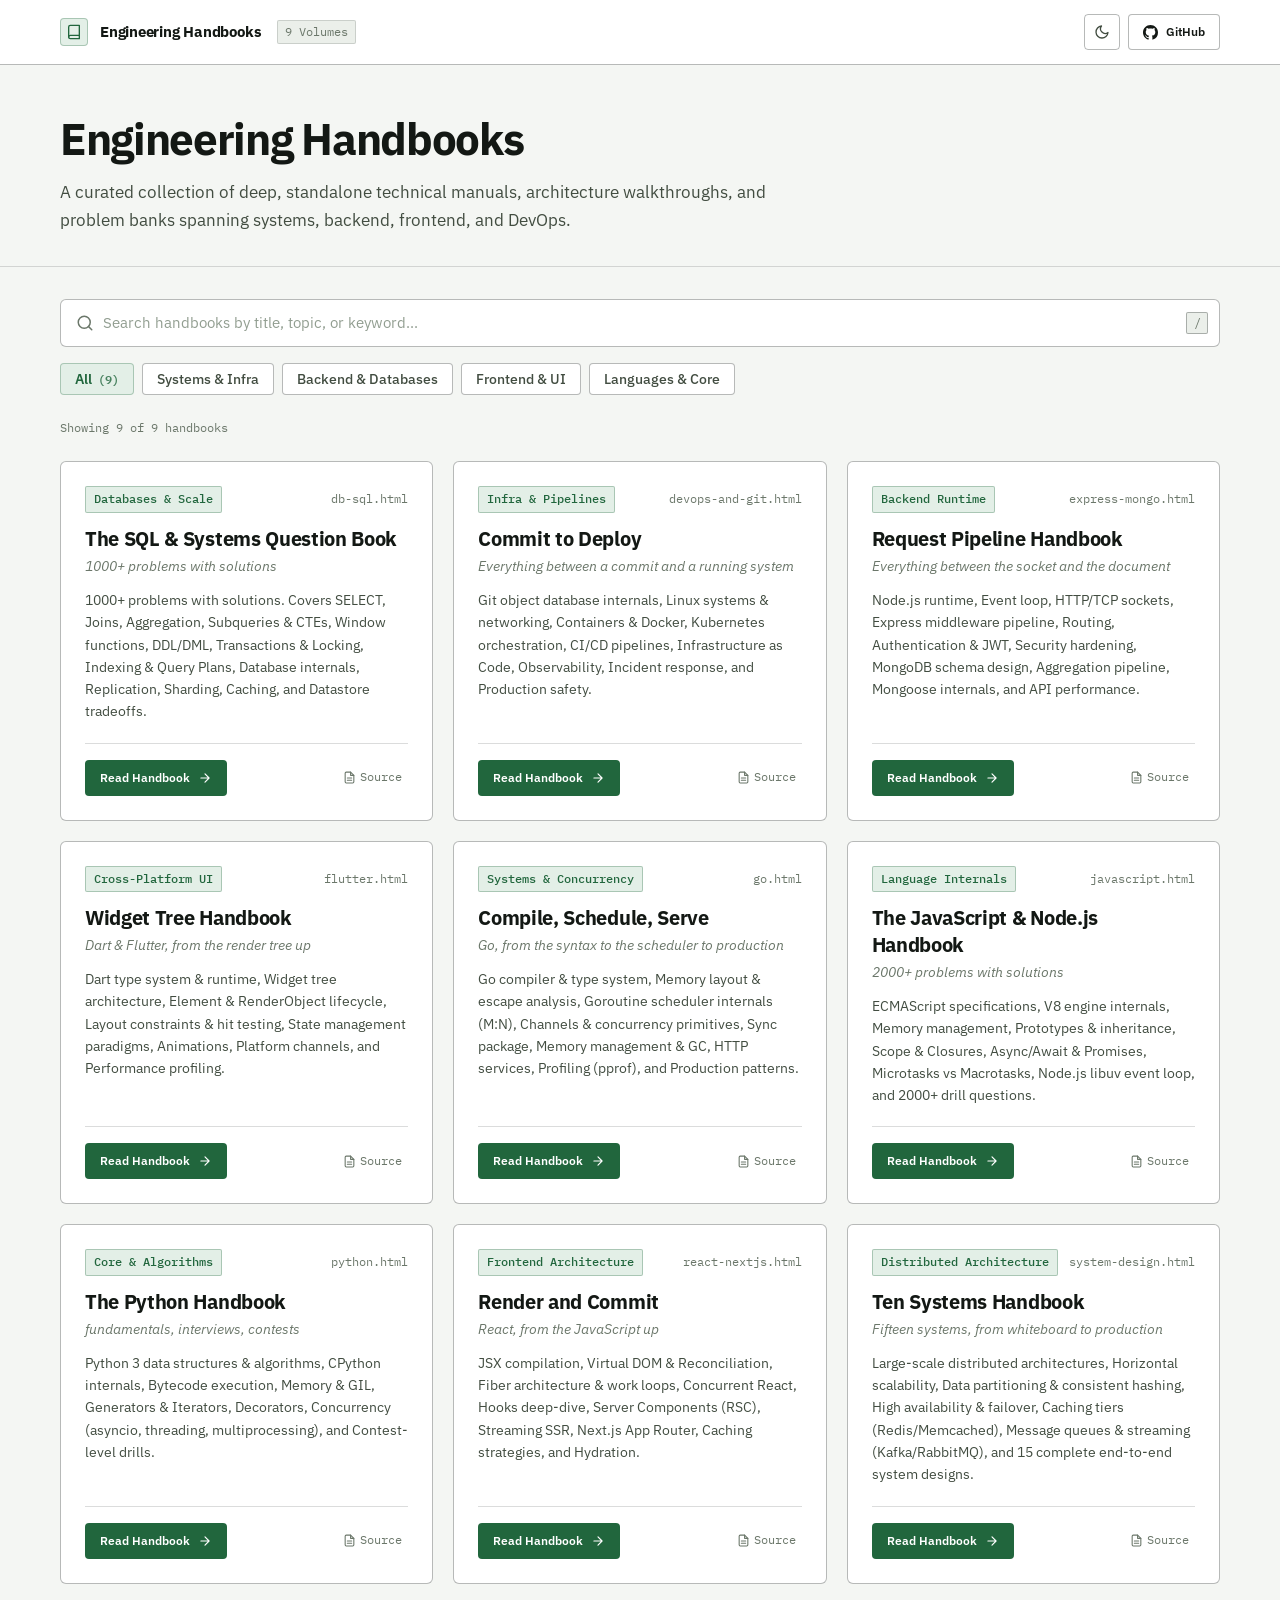
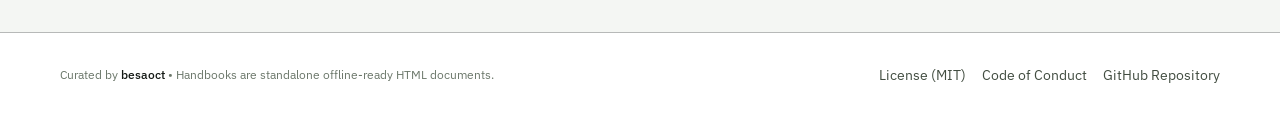
==== index.html @ d0a4eeb2 "fix(ui): match button heights, remove hero meta tag, set 0.3 opacity borders, and remove input focus" ====
<!DOCTYPE html>
<html lang="en">
<head>
  <meta charset="UTF-8" />
  <meta name="viewport" content="width=device-width, initial-scale=1.0" />
  <title>Engineering Handbooks: Production Reference &amp; Question Banks</title>
  <meta name="description" content="In-depth, interactive engineering handbooks covering Go, Python, JavaScript, React/Next.js, Flutter, DevOps, SQL, Express/MongoDB, and System Design." />
  <link rel="preconnect" href="https://fonts.googleapis.com" />
  <link rel="preconnect" href="https://fonts.gstatic.com" crossorigin />
  <link rel="stylesheet" href="styles/main.css" />
</head>
<body>
  <!-- Global Navigation Header -->
  <header class="site-header">
    <div class="container site-header-inner">
      <a href="https://besaoct.github.io/handbooks/" class="brand" aria-label="Engineering Handbooks Home">
        <div class="brand-icon" aria-hidden="true">
          <svg width="16" height="16" viewBox="0 0 24 24" fill="none" stroke="currentColor" stroke-width="2" stroke-linecap="round" stroke-linejoin="round"><path d="M4 19.5A2.5 2.5 0 0 1 6.5 17H20"/><path d="M6.5 2H20v20H6.5A2.5 2.5 0 0 1 4 19.5v-15A2.5 2.5 0 0 1 6.5 2z"/></svg>
        </div>
        <span class="brand-title">Engineering Handbooks</span>
        <span class="brand-tag">9 Volumes</span>
      </a>

      <div class="header-actions">
        <button id="themeToggle" class="theme-toggle-btn" aria-label="Toggle visual theme" title="Toggle theme">
          <svg id="themeIconSun" width="16" height="16" viewBox="0 0 24 24" fill="none" stroke="currentColor" stroke-width="2" stroke-linecap="round" stroke-linejoin="round" aria-hidden="true"><circle cx="12" cy="12" r="5"/><line x1="12" y1="1" x2="12" y2="3"/><line x1="12" y1="21" x2="12" y2="23"/><line x1="4.22" y1="4.22" x2="5.64" y2="5.64"/><line x1="18.36" y1="18.36" x2="19.78" y2="19.78"/><line x1="1" y1="12" x2="3" y2="12"/><line x1="21" y1="12" x2="23" y2="12"/><line x1="4.22" y1="19.78" x2="5.64" y2="18.36"/><line x1="18.36" y1="5.64" x2="19.78" y2="4.22"/></svg>
          <svg id="themeIconMoon" class="hidden" width="16" height="16" viewBox="0 0 24 24" fill="none" stroke="currentColor" stroke-width="2" stroke-linecap="round" stroke-linejoin="round" aria-hidden="true"><path d="M21 12.79A9 9 0 1 1 11.21 3 7 7 0 0 0 21 12.79z"/></svg>
        </button>

        <a href="https://github.com/besaoct/handbooks" class="btn btn-secondary btn-sm" target="_blank" rel="noopener">
          <svg width="15" height="15" viewBox="0 0 16 16" fill="currentColor" aria-hidden="true"><path d="M8 0C3.58 0 0 3.58 0 8c0 3.54 2.29 6.53 5.47 7.59.4.07.55-.17.55-.38 0-.19-.01-.82-.01-1.49-2.01.37-2.53-.49-2.69-.94-.09-.23-.48-.94-.82-1.13-.28-.15-.68-.52-.01-.53.63-.01 1.08.58 1.23.82.72 1.21 1.87.87 2.33.66.07-.52.28-.87.51-1.07-1.78-.2-3.64-.89-3.64-3.95 0-.87.31-1.59.82-2.15-.08-.2-.36-1.02.08-2.12 0 0 .67-.21 2.2.82.64-.18 1.32-.27 2-.27.68 0 1.36.09 2 .27 1.53-1.04 2.2-.82 2.2-.82.44 1.1.16 1.92.08 2.12.51.56.82 1.27.82 2.15 0 3.07-1.87 3.75-3.65 3.95.29.25.54.73.54 1.48 0 1.07-.01 1.93-.01 2.2 0 .21.15.46.55.38A8.013 8.013 0 0016 8c0-4.42-3.58-8-8-8z"></path></svg>
          GitHub
        </a>
      </div>
    </div>
  </header>

  <!-- Hero Section -->
  <section class="hero-section">
    <div class="container">
      <h1 class="hero-title">Engineering Handbooks</h1>
      <p class="hero-description">A curated collection of deep, standalone technical manuals, architecture walkthroughs, and problem banks spanning systems, backend, frontend, and DevOps.</p>
    </div>
  </section>

  <!-- Toolbar & Filters -->
  <section class="toolbar-section">
    <div class="container search-container">
      <div class="search-input-wrapper">
        <svg class="search-icon" viewBox="0 0 24 24" fill="none" stroke="currentColor" stroke-width="2" stroke-linecap="round" stroke-linejoin="round" aria-hidden="true"><circle cx="11" cy="11" r="8"/><line x1="21" y1="21" x2="16.65" y2="16.65"/></svg>
        <input type="text" id="searchInput" class="search-input" placeholder="Search handbooks by title, topic, or keyword..." aria-label="Search handbooks" autocomplete="off" spellcheck="false" />
        <span class="search-kbd-hint" aria-hidden="true">/</span>
      </div>

      <nav class="category-filters" aria-label="Filter handbooks by category">
        <button class="filter-btn active" data-filter="all">All <span class="filter-count">(9)</span></button>
        <button class="filter-btn" data-filter="systems">Systems &amp; Infra</button>
        <button class="filter-btn" data-filter="backend">Backend &amp; Databases</button>
        <button class="filter-btn" data-filter="frontend">Frontend &amp; UI</button>
        <button class="filter-btn" data-filter="languages">Languages &amp; Core</button>
      </nav>

      <div class="toolbar-status">
        <span id="statusCounter" class="status-counter">Showing 9 of 9 handbooks</span>
        <button id="clearSearchBtn" class="clear-search-btn hidden">Clear search</button>
      </div>
    </div>
  </section>

  <!-- Cards Grid -->
  <main class="container">
    <section class="handbooks-grid" id="handbooksGrid" aria-label="Handbooks catalog">
        <article class="handbook-card" data-category="backend data" data-search="sql &amp; systems the sql &amp; systems question book 1000+ problems with solutions 1000+ problems with solutions. covers select, joins, aggregation, subqueries &amp; ctes, window functions, ddl/dml, transactions &amp; locking, indexing &amp; query plans, database internals, replication, sharding, caching, and datastore tradeoffs. db-sql.html">
          <div class="card-top">
            <span class="card-badge">Databases &amp; Scale</span>
            <span class="card-filename">db-sql.html</span>
          </div>
          <h2 class="card-title">The SQL &amp; Systems Question Book</h2>
          <p class="card-subtitle">1000+ problems with solutions</p>
          <p class="card-description">1000+ problems with solutions. Covers SELECT, Joins, Aggregation, Subqueries &amp; CTEs, Window functions, DDL/DML, Transactions &amp; Locking, Indexing &amp; Query Plans, Database internals, Replication, Sharding, Caching, and Datastore tradeoffs.</p>
          <div class="card-footer">
            <a href="https://besaoct.github.io/handbooks/docs/db-sql.html" class="btn btn-primary btn-sm">
              Read Handbook
              <svg width="14" height="14" viewBox="0 0 24 24" fill="none" stroke="currentColor" stroke-width="2" stroke-linecap="round" stroke-linejoin="round" aria-hidden="true"><path d="M5 12h14M12 5l7 7-7 7"/></svg>
            </a>
            <a href="https://github.com/besaoct/handbooks/blob/main/docs/db-sql.html" class="card-source-link" target="_blank" rel="noopener">
              <svg width="13" height="13" viewBox="0 0 24 24" fill="none" stroke="currentColor" stroke-width="2" stroke-linecap="round" stroke-linejoin="round" aria-hidden="true"><path d="M14 2H6a2 2 0 0 0-2 2v16a2 2 0 0 0 2 2h12a2 2 0 0 0 2-2V8z"/><polyline points="14 2 14 8 20 8"/><line x1="16" y1="13" x2="8" y2="13"/><line x1="16" y1="17" x2="8" y2="17"/></svg>
              Source
            </a>
          </div>
        </article>
        <article class="handbook-card" data-category="systems devops" data-search="devops &amp; git commit to deploy everything between a commit and a running system git object database internals, linux systems &amp; networking, containers &amp; docker, kubernetes orchestration, ci/cd pipelines, infrastructure as code, observability, incident response, and production safety. devops-and-git.html">
          <div class="card-top">
            <span class="card-badge">Infra &amp; Pipelines</span>
            <span class="card-filename">devops-and-git.html</span>
          </div>
          <h2 class="card-title">Commit to Deploy</h2>
          <p class="card-subtitle">Everything between a commit and a running system</p>
          <p class="card-description">Git object database internals, Linux systems &amp; networking, Containers &amp; Docker, Kubernetes orchestration, CI/CD pipelines, Infrastructure as Code, Observability, Incident response, and Production safety.</p>
          <div class="card-footer">
            <a href="https://besaoct.github.io/handbooks/docs/devops-and-git.html" class="btn btn-primary btn-sm">
              Read Handbook
              <svg width="14" height="14" viewBox="0 0 24 24" fill="none" stroke="currentColor" stroke-width="2" stroke-linecap="round" stroke-linejoin="round" aria-hidden="true"><path d="M5 12h14M12 5l7 7-7 7"/></svg>
            </a>
            <a href="https://github.com/besaoct/handbooks/blob/main/docs/devops-and-git.html" class="card-source-link" target="_blank" rel="noopener">
              <svg width="13" height="13" viewBox="0 0 24 24" fill="none" stroke="currentColor" stroke-width="2" stroke-linecap="round" stroke-linejoin="round" aria-hidden="true"><path d="M14 2H6a2 2 0 0 0-2 2v16a2 2 0 0 0 2 2h12a2 2 0 0 0 2-2V8z"/><polyline points="14 2 14 8 20 8"/><line x1="16" y1="13" x2="8" y2="13"/><line x1="16" y1="17" x2="8" y2="17"/></svg>
              Source
            </a>
          </div>
        </article>
        <article class="handbook-card" data-category="backend web" data-search="express &amp; mongodb request pipeline handbook everything between the socket and the document node.js runtime, event loop, http/tcp sockets, express middleware pipeline, routing, authentication &amp; jwt, security hardening, mongodb schema design, aggregation pipeline, mongoose internals, and api performance. express-mongo.html">
          <div class="card-top">
            <span class="card-badge">Backend Runtime</span>
            <span class="card-filename">express-mongo.html</span>
          </div>
          <h2 class="card-title">Request Pipeline Handbook</h2>
          <p class="card-subtitle">Everything between the socket and the document</p>
          <p class="card-description">Node.js runtime, Event loop, HTTP/TCP sockets, Express middleware pipeline, Routing, Authentication &amp; JWT, Security hardening, MongoDB schema design, Aggregation pipeline, Mongoose internals, and API performance.</p>
          <div class="card-footer">
            <a href="https://besaoct.github.io/handbooks/docs/express-mongo.html" class="btn btn-primary btn-sm">
              Read Handbook
              <svg width="14" height="14" viewBox="0 0 24 24" fill="none" stroke="currentColor" stroke-width="2" stroke-linecap="round" stroke-linejoin="round" aria-hidden="true"><path d="M5 12h14M12 5l7 7-7 7"/></svg>
            </a>
            <a href="https://github.com/besaoct/handbooks/blob/main/docs/express-mongo.html" class="card-source-link" target="_blank" rel="noopener">
              <svg width="13" height="13" viewBox="0 0 24 24" fill="none" stroke="currentColor" stroke-width="2" stroke-linecap="round" stroke-linejoin="round" aria-hidden="true"><path d="M14 2H6a2 2 0 0 0-2 2v16a2 2 0 0 0 2 2h12a2 2 0 0 0 2-2V8z"/><polyline points="14 2 14 8 20 8"/><line x1="16" y1="13" x2="8" y2="13"/><line x1="16" y1="17" x2="8" y2="17"/></svg>
              Source
            </a>
          </div>
        </article>
        <article class="handbook-card" data-category="frontend mobile" data-search="flutter &amp; dart widget tree handbook dart &amp; flutter, from the render tree up dart type system &amp; runtime, widget tree architecture, element &amp; renderobject lifecycle, layout constraints &amp; hit testing, state management paradigms, animations, platform channels, and performance profiling. flutter.html">
          <div class="card-top">
            <span class="card-badge">Cross-Platform UI</span>
            <span class="card-filename">flutter.html</span>
          </div>
          <h2 class="card-title">Widget Tree Handbook</h2>
          <p class="card-subtitle">Dart &amp; Flutter, from the render tree up</p>
          <p class="card-description">Dart type system &amp; runtime, Widget tree architecture, Element &amp; RenderObject lifecycle, Layout constraints &amp; hit testing, State management paradigms, Animations, Platform channels, and Performance profiling.</p>
          <div class="card-footer">
            <a href="https://besaoct.github.io/handbooks/docs/flutter.html" class="btn btn-primary btn-sm">
              Read Handbook
              <svg width="14" height="14" viewBox="0 0 24 24" fill="none" stroke="currentColor" stroke-width="2" stroke-linecap="round" stroke-linejoin="round" aria-hidden="true"><path d="M5 12h14M12 5l7 7-7 7"/></svg>
            </a>
            <a href="https://github.com/besaoct/handbooks/blob/main/docs/flutter.html" class="card-source-link" target="_blank" rel="noopener">
              <svg width="13" height="13" viewBox="0 0 24 24" fill="none" stroke="currentColor" stroke-width="2" stroke-linecap="round" stroke-linejoin="round" aria-hidden="true"><path d="M14 2H6a2 2 0 0 0-2 2v16a2 2 0 0 0 2 2h12a2 2 0 0 0 2-2V8z"/><polyline points="14 2 14 8 20 8"/><line x1="16" y1="13" x2="8" y2="13"/><line x1="16" y1="17" x2="8" y2="17"/></svg>
              Source
            </a>
          </div>
        </article>
        <article class="handbook-card" data-category="backend systems languages" data-search="go compile, schedule, serve go, from the syntax to the scheduler to production go compiler &amp; type system, memory layout &amp; escape analysis, goroutine scheduler internals (m:n), channels &amp; concurrency primitives, sync package, memory management &amp; gc, http services, profiling (pprof), and production patterns. go.html">
          <div class="card-top">
            <span class="card-badge">Systems &amp; Concurrency</span>
            <span class="card-filename">go.html</span>
          </div>
          <h2 class="card-title">Compile, Schedule, Serve</h2>
          <p class="card-subtitle">Go, from the syntax to the scheduler to production</p>
          <p class="card-description">Go compiler &amp; type system, Memory layout &amp; escape analysis, Goroutine scheduler internals (M:N), Channels &amp; concurrency primitives, Sync package, Memory management &amp; GC, HTTP services, Profiling (pprof), and Production patterns.</p>
          <div class="card-footer">
            <a href="https://besaoct.github.io/handbooks/docs/go.html" class="btn btn-primary btn-sm">
              Read Handbook
              <svg width="14" height="14" viewBox="0 0 24 24" fill="none" stroke="currentColor" stroke-width="2" stroke-linecap="round" stroke-linejoin="round" aria-hidden="true"><path d="M5 12h14M12 5l7 7-7 7"/></svg>
            </a>
            <a href="https://github.com/besaoct/handbooks/blob/main/docs/go.html" class="card-source-link" target="_blank" rel="noopener">
              <svg width="13" height="13" viewBox="0 0 24 24" fill="none" stroke="currentColor" stroke-width="2" stroke-linecap="round" stroke-linejoin="round" aria-hidden="true"><path d="M14 2H6a2 2 0 0 0-2 2v16a2 2 0 0 0 2 2h12a2 2 0 0 0 2-2V8z"/><polyline points="14 2 14 8 20 8"/><line x1="16" y1="13" x2="8" y2="13"/><line x1="16" y1="17" x2="8" y2="17"/></svg>
              Source
            </a>
          </div>
        </article>
        <article class="handbook-card" data-category="languages frontend backend" data-search="javascript &amp; node.js the javascript &amp; node.js handbook 2000+ problems with solutions ecmascript specifications, v8 engine internals, memory management, prototypes &amp; inheritance, scope &amp; closures, async/await &amp; promises, microtasks vs macrotasks, node.js libuv event loop, and 2000+ drill questions. javascript.html">
          <div class="card-top">
            <span class="card-badge">Language Internals</span>
            <span class="card-filename">javascript.html</span>
          </div>
          <h2 class="card-title">The JavaScript &amp; Node.js Handbook</h2>
          <p class="card-subtitle">2000+ problems with solutions</p>
          <p class="card-description">ECMAScript specifications, V8 engine internals, Memory management, Prototypes &amp; inheritance, Scope &amp; Closures, Async/Await &amp; Promises, Microtasks vs Macrotasks, Node.js libuv event loop, and 2000+ drill questions.</p>
          <div class="card-footer">
            <a href="https://besaoct.github.io/handbooks/docs/javascript.html" class="btn btn-primary btn-sm">
              Read Handbook
              <svg width="14" height="14" viewBox="0 0 24 24" fill="none" stroke="currentColor" stroke-width="2" stroke-linecap="round" stroke-linejoin="round" aria-hidden="true"><path d="M5 12h14M12 5l7 7-7 7"/></svg>
            </a>
            <a href="https://github.com/besaoct/handbooks/blob/main/docs/javascript.html" class="card-source-link" target="_blank" rel="noopener">
              <svg width="13" height="13" viewBox="0 0 24 24" fill="none" stroke="currentColor" stroke-width="2" stroke-linecap="round" stroke-linejoin="round" aria-hidden="true"><path d="M14 2H6a2 2 0 0 0-2 2v16a2 2 0 0 0 2 2h12a2 2 0 0 0 2-2V8z"/><polyline points="14 2 14 8 20 8"/><line x1="16" y1="13" x2="8" y2="13"/><line x1="16" y1="17" x2="8" y2="17"/></svg>
              Source
            </a>
          </div>
        </article>
        <article class="handbook-card" data-category="languages algorithms" data-search="python the python handbook fundamentals, interviews, contests python 3 data structures &amp; algorithms, cpython internals, bytecode execution, memory &amp; gil, generators &amp; iterators, decorators, concurrency (asyncio, threading, multiprocessing), and contest-level drills. python.html">
          <div class="card-top">
            <span class="card-badge">Core &amp; Algorithms</span>
            <span class="card-filename">python.html</span>
          </div>
          <h2 class="card-title">The Python Handbook</h2>
          <p class="card-subtitle">fundamentals, interviews, contests</p>
          <p class="card-description">Python 3 data structures &amp; algorithms, CPython internals, Bytecode execution, Memory &amp; GIL, Generators &amp; Iterators, Decorators, Concurrency (asyncio, threading, multiprocessing), and Contest-level drills.</p>
          <div class="card-footer">
            <a href="https://besaoct.github.io/handbooks/docs/python.html" class="btn btn-primary btn-sm">
              Read Handbook
              <svg width="14" height="14" viewBox="0 0 24 24" fill="none" stroke="currentColor" stroke-width="2" stroke-linecap="round" stroke-linejoin="round" aria-hidden="true"><path d="M5 12h14M12 5l7 7-7 7"/></svg>
            </a>
            <a href="https://github.com/besaoct/handbooks/blob/main/docs/python.html" class="card-source-link" target="_blank" rel="noopener">
              <svg width="13" height="13" viewBox="0 0 24 24" fill="none" stroke="currentColor" stroke-width="2" stroke-linecap="round" stroke-linejoin="round" aria-hidden="true"><path d="M14 2H6a2 2 0 0 0-2 2v16a2 2 0 0 0 2 2h12a2 2 0 0 0 2-2V8z"/><polyline points="14 2 14 8 20 8"/><line x1="16" y1="13" x2="8" y2="13"/><line x1="16" y1="17" x2="8" y2="17"/></svg>
              Source
            </a>
          </div>
        </article>
        <article class="handbook-card" data-category="frontend web" data-search="react &amp; next.js render and commit react, from the javascript up jsx compilation, virtual dom &amp; reconciliation, fiber architecture &amp; work loops, concurrent react, hooks deep-dive, server components (rsc), streaming ssr, next.js app router, caching strategies, and hydration. react-nextjs.html">
          <div class="card-top">
            <span class="card-badge">Frontend Architecture</span>
            <span class="card-filename">react-nextjs.html</span>
          </div>
          <h2 class="card-title">Render and Commit</h2>
          <p class="card-subtitle">React, from the JavaScript up</p>
          <p class="card-description">JSX compilation, Virtual DOM &amp; Reconciliation, Fiber architecture &amp; work loops, Concurrent React, Hooks deep-dive, Server Components (RSC), Streaming SSR, Next.js App Router, Caching strategies, and Hydration.</p>
          <div class="card-footer">
            <a href="https://besaoct.github.io/handbooks/docs/react-nextjs.html" class="btn btn-primary btn-sm">
              Read Handbook
              <svg width="14" height="14" viewBox="0 0 24 24" fill="none" stroke="currentColor" stroke-width="2" stroke-linecap="round" stroke-linejoin="round" aria-hidden="true"><path d="M5 12h14M12 5l7 7-7 7"/></svg>
            </a>
            <a href="https://github.com/besaoct/handbooks/blob/main/docs/react-nextjs.html" class="card-source-link" target="_blank" rel="noopener">
              <svg width="13" height="13" viewBox="0 0 24 24" fill="none" stroke="currentColor" stroke-width="2" stroke-linecap="round" stroke-linejoin="round" aria-hidden="true"><path d="M14 2H6a2 2 0 0 0-2 2v16a2 2 0 0 0 2 2h12a2 2 0 0 0 2-2V8z"/><polyline points="14 2 14 8 20 8"/><line x1="16" y1="13" x2="8" y2="13"/><line x1="16" y1="17" x2="8" y2="17"/></svg>
              Source
            </a>
          </div>
        </article>
        <article class="handbook-card" data-category="systems backend" data-search="system design ten systems handbook fifteen systems, from whiteboard to production large-scale distributed architectures, horizontal scalability, data partitioning &amp; consistent hashing, high availability &amp; failover, caching tiers (redis/memcached), message queues &amp; streaming (kafka/rabbitmq), and 15 complete end-to-end system designs. system-design.html">
          <div class="card-top">
            <span class="card-badge">Distributed Architecture</span>
            <span class="card-filename">system-design.html</span>
          </div>
          <h2 class="card-title">Ten Systems Handbook</h2>
          <p class="card-subtitle">Fifteen systems, from whiteboard to production</p>
          <p class="card-description">Large-scale distributed architectures, Horizontal scalability, Data partitioning &amp; consistent hashing, High availability &amp; failover, Caching tiers (Redis/Memcached), Message queues &amp; streaming (Kafka/RabbitMQ), and 15 complete end-to-end system designs.</p>
          <div class="card-footer">
            <a href="https://besaoct.github.io/handbooks/docs/system-design.html" class="btn btn-primary btn-sm">
              Read Handbook
              <svg width="14" height="14" viewBox="0 0 24 24" fill="none" stroke="currentColor" stroke-width="2" stroke-linecap="round" stroke-linejoin="round" aria-hidden="true"><path d="M5 12h14M12 5l7 7-7 7"/></svg>
            </a>
            <a href="https://github.com/besaoct/handbooks/blob/main/docs/system-design.html" class="card-source-link" target="_blank" rel="noopener">
              <svg width="13" height="13" viewBox="0 0 24 24" fill="none" stroke="currentColor" stroke-width="2" stroke-linecap="round" stroke-linejoin="round" aria-hidden="true"><path d="M14 2H6a2 2 0 0 0-2 2v16a2 2 0 0 0 2 2h12a2 2 0 0 0 2-2V8z"/><polyline points="14 2 14 8 20 8"/><line x1="16" y1="13" x2="8" y2="13"/><line x1="16" y1="17" x2="8" y2="17"/></svg>
              Source
            </a>
          </div>
        </article>

      <div id="emptyState" class="empty-state hidden">
        <h3 class="empty-state-title">No handbooks match your filter</h3>
        <p class="empty-state-desc">Try searching for a different technology, keyword, or clear your current filter.</p>
        <button id="resetFiltersBtn" class="btn btn-secondary btn-sm">Reset All Filters</button>
      </div>
    </section>
  </main>

  <!-- Footer -->
  <footer class="site-footer">
    <div class="container footer-inner">
      <div class="footer-credits">
        Curated by <a href="https://github.com/besaoct" target="_blank" rel="noopener">besaoct</a> &bull; Handbooks are standalone offline-ready HTML documents.
      </div>
      <ul class="footer-links">
        <li><a href="https://github.com/besaoct/handbooks/blob/main/LICENSE">License (MIT)</a></li>
        <li><a href="https://github.com/besaoct/handbooks/blob/main/CODE_OF_CONDUCT.md">Code of Conduct</a></li>
        <li><a href="https://github.com/besaoct/handbooks">GitHub Repository</a></li>
      </ul>
    </div>
  </footer>

  <!-- Application Logic -->
  <script>
    (function() {
      const searchInput = document.getElementById('searchInput');
      const clearSearchBtn = document.getElementById('clearSearchBtn');
      const resetFiltersBtn = document.getElementById('resetFiltersBtn');
      const statusCounter = document.getElementById('statusCounter');
      const emptyState = document.getElementById('emptyState');
      const filterButtons = document.querySelectorAll('.filter-btn');
      const cards = Array.from(document.querySelectorAll('.handbook-card'));
      const totalCount = cards.length;

      let currentCategory = 'all';
      let currentQuery = '';

      function filterCards() {
        let visibleCount = 0;

        cards.forEach(card => {
          const cardCategories = (card.getAttribute('data-category') || '').split(' ');
          const cardSearchText = card.getAttribute('data-search') || '';

          const matchesCategory = (currentCategory === 'all') || cardCategories.includes(currentCategory);
          const matchesQuery = !currentQuery || cardSearchText.includes(currentQuery);
          const isVisible = matchesCategory && matchesQuery;

          card.classList.toggle('hidden', !isVisible);
          if (isVisible) visibleCount++;
        });

        // Status update
        statusCounter.textContent = `Showing ${visibleCount} of ${totalCount} handbooks`;
        emptyState.classList.toggle('hidden', visibleCount > 0);
        clearSearchBtn.classList.toggle('hidden', !currentQuery);
      }

      // Search input handler
      searchInput.addEventListener('input', (e) => {
        currentQuery = e.target.value.toLowerCase().trim();
        filterCards();
      });

      clearSearchBtn.addEventListener('click', () => {
        searchInput.value = '';
        currentQuery = '';
        filterCards();
        searchInput.focus();
      });

      resetFiltersBtn.addEventListener('click', () => {
        searchInput.value = '';
        currentQuery = '';
        currentCategory = 'all';
        filterButtons.forEach(btn => btn.classList.toggle('active', btn.getAttribute('data-filter') === 'all'));
        filterCards();
        searchInput.focus();
      });

      // Category filter buttons
      filterButtons.forEach(btn => {
        btn.addEventListener('click', () => {
          filterButtons.forEach(b => b.classList.remove('active'));
          btn.classList.add('active');
          currentCategory = btn.getAttribute('data-filter');
          filterCards();
        });
      });

      // Keyboard shortcut: '/' to focus search input
      window.addEventListener('keydown', (e) => {
        if (e.key === '/' && document.activeElement !== searchInput && !['INPUT', 'TEXTAREA'].includes(document.activeElement.tagName)) {
          e.preventDefault();
          searchInput.focus();
        }
      });

      // Theme toggle functionality
      const themeToggle = document.getElementById('themeToggle');
      const sunIcon = document.getElementById('themeIconSun');
      const moonIcon = document.getElementById('themeIconMoon');

      function updateThemeIcons(isDark) {
        sunIcon.classList.toggle('hidden', !isDark);
        moonIcon.classList.toggle('hidden', isDark);
      }

      function getInitialTheme() {
        const saved = localStorage.getItem('theme');
        if (saved) return saved;
        return window.matchMedia('(prefers-color-scheme: dark)').matches ? 'dark' : 'light';
      }

      function setTheme(theme) {
        document.documentElement.setAttribute('data-theme', theme);
        localStorage.setItem('theme', theme);
        updateThemeIcons(theme === 'dark');
      }

      const initialTheme = getInitialTheme();
      setTheme(initialTheme);

      themeToggle.addEventListener('click', () => {
        const current = document.documentElement.getAttribute('data-theme') || 'light';
        const next = current === 'dark' ? 'light' : 'dark';
        setTheme(next);
      });
    })();
  </script>
</body>
</html>
---- styles/main.css ----
/**
 * Main Centralized Stylesheet Entrypoint
 * Orchestrates design tokens, themes, typography, globals, and component styles.
 */

@import "./tokens.css";
@import "./theme.css";
@import "./typography.css";
@import "./global.css";
@import "./components/header.css";
@import "./components/search.css";
@import "./components/cards.css";
@import "./components/buttons.css";
@import "./components/footer.css";
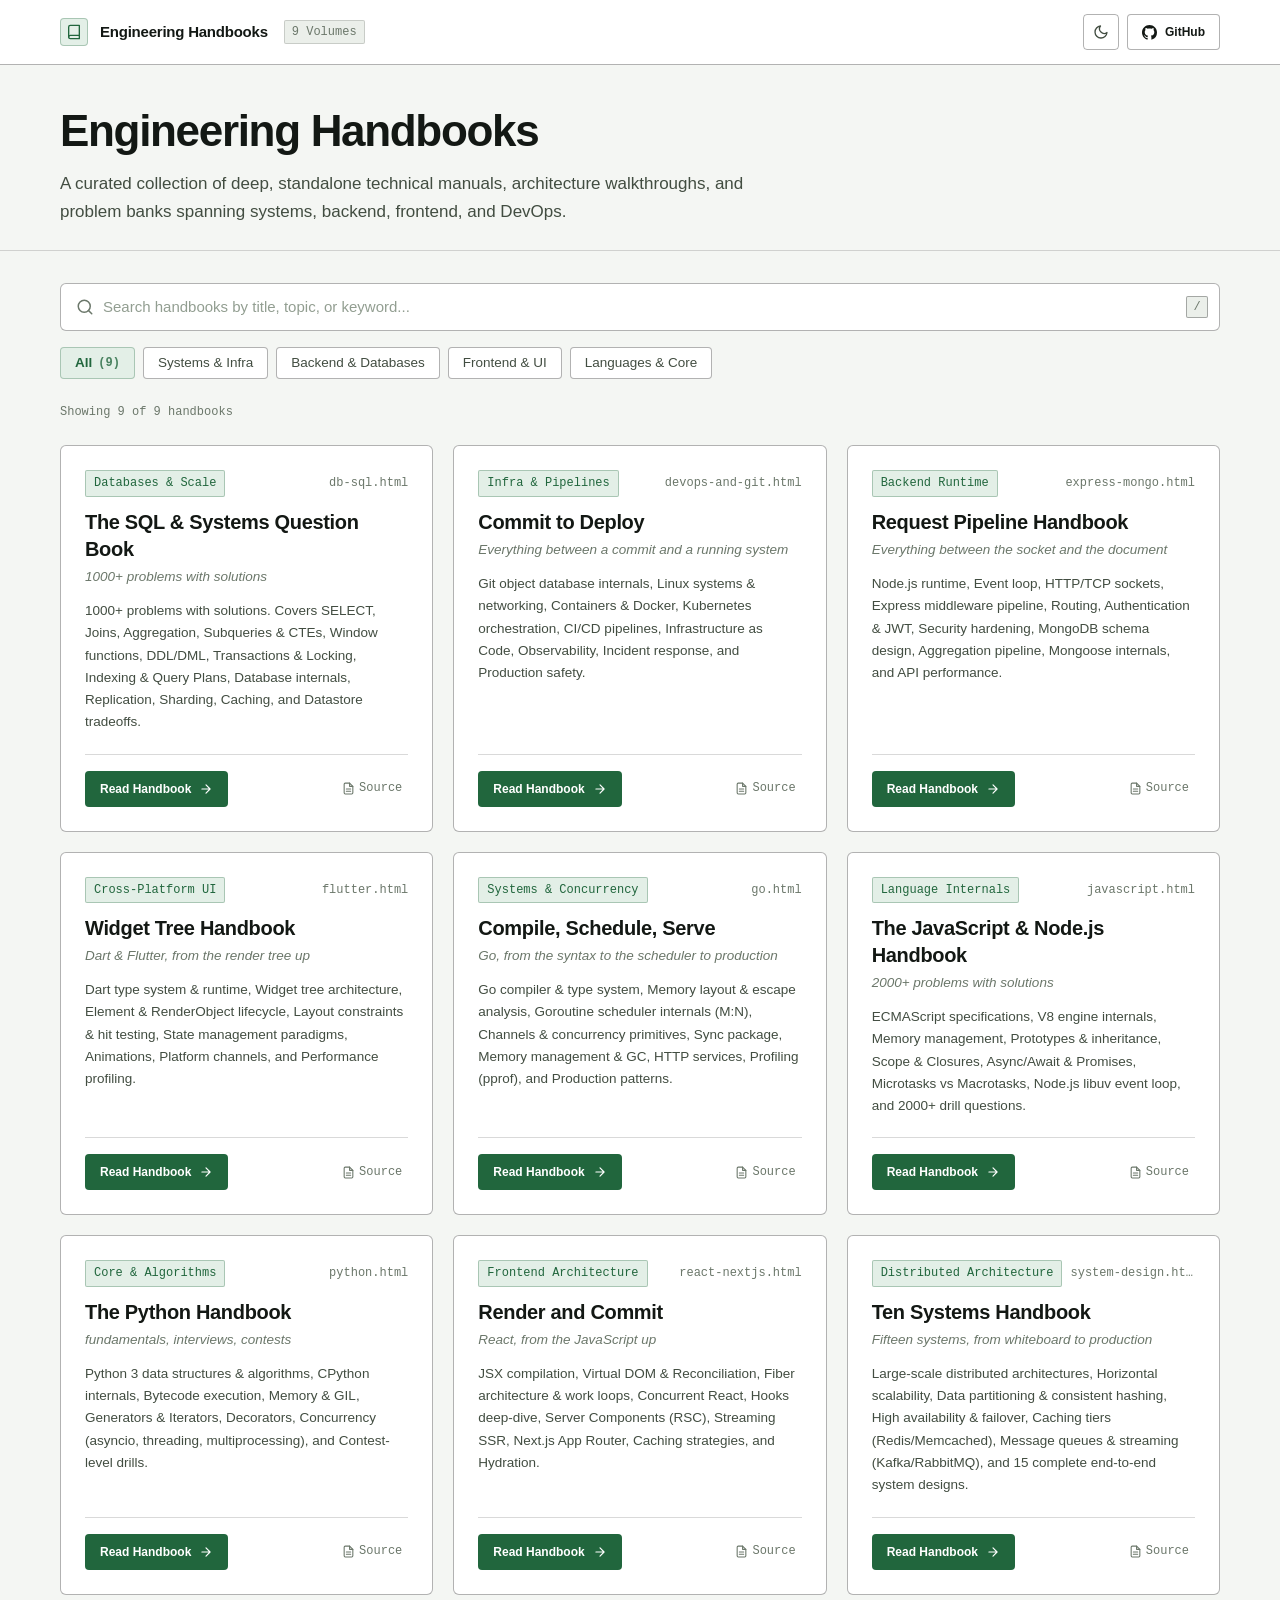
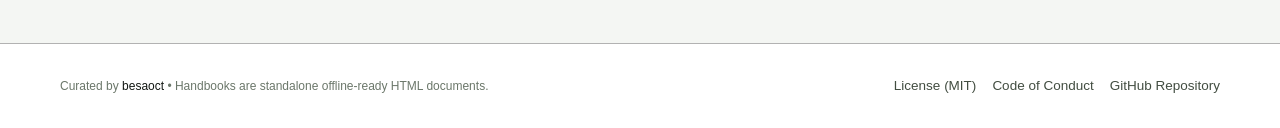
==== commit 0493dfb0: "fix(styles): bundle all styles into main.css, force cache bust v3, enforce 36px header buttons, 0.3 " ====
--- a/index.html
+++ b/index.html
@@ -7,7 +7,7 @@
   <meta name="description" content="In-depth, interactive engineering handbooks covering Go, Python, JavaScript, React/Next.js, Flutter, DevOps, SQL, Express/MongoDB, and System Design." />
   <link rel="preconnect" href="https://fonts.googleapis.com" />
   <link rel="preconnect" href="https://fonts.gstatic.com" crossorigin />
-  <link rel="stylesheet" href="styles/main.css" />
+  <link rel="stylesheet" href="styles/main.css?v=3" />
 </head>
 <body>
   <!-- Global Navigation Header -->
--- a/styles/main.css
+++ b/styles/main.css
@@ -1,14 +1,962 @@
+/* === styles/tokens.css === */
 /**
- * Main Centralized Stylesheet Entrypoint
- * Orchestrates design tokens, themes, typography, globals, and component styles.
+ * Design Tokens
+ * Centralized variables for typography, spacing, radii, shadows, and transitions.
  */
 
-@import "./tokens.css";
-@import "./theme.css";
-@import "./typography.css";
-@import "./global.css";
-@import "./components/header.css";
-@import "./components/search.css";
-@import "./components/cards.css";
-@import "./components/buttons.css";
-@import "./components/footer.css";
+:root {
+  /* Typography Families */
+  --font-sans: "IBM Plex Sans", -apple-system, BlinkMacSystemFont, "Segoe UI", Roboto, sans-serif;
+  --font-display: "IBM Plex Sans", -apple-system, BlinkMacSystemFont, "Segoe UI", Roboto, sans-serif;
+  --font-mono: "IBM Plex Mono", ui-monospace, SFMono-Regular, Menlo, Monaco, Consolas, monospace;
+
+  /* Typography Scale */
+  --font-size-xs: 0.75rem;    /* 12px */
+  --font-size-sm: 0.84375rem; /* 13.5px */
+  --font-size-base: 0.9375rem;/* 15px */
+  --font-size-md: 1.0625rem;  /* 17px */
+  --font-size-lg: 1.25rem;    /* 20px */
+  --font-size-xl: 1.5rem;     /* 24px */
+  --font-size-2xl: 1.875rem;  /* 30px */
+  --font-size-3xl: 2.25rem;   /* 36px */
+
+  /* Font Weights */
+  --font-weight-regular: 400;
+  --font-weight-medium: 500;
+  --font-weight-semibold: 600;
+  --font-weight-bold: 700;
+
+  /* Line Heights */
+  --line-height-tight: 1.2;
+  --line-height-snug: 1.35;
+  --line-height-normal: 1.55;
+  --line-height-relaxed: 1.65;
+
+  /* Spacing Scale */
+  --space-0-5: 0.125rem; /* 2px */
+  --space-1: 0.25rem;    /* 4px */
+  --space-1-5: 0.375rem; /* 6px */
+  --space-2: 0.5rem;     /* 8px */
+  --space-2-5: 0.625rem; /* 10px */
+  --space-3: 0.75rem;    /* 12px */
+  --space-4: 1rem;       /* 16px */
+  --space-5: 1.25rem;    /* 20px */
+  --space-6: 1.5rem;     /* 24px */
+  --space-8: 2rem;       /* 32px */
+  --space-10: 2.5rem;    /* 40px */
+  --space-12: 3rem;      /* 48px */
+  --space-16: 4rem;      /* 64px */
+
+  /* Layout Widths */
+  --container-max-width: 1200px;
+  --container-narrow-width: 840px;
+
+  /* Border Radii (Intentional, structured, never overly bubbly) */
+  --radius-xs: 2px;
+  --radius-sm: 4px;
+  --radius-md: 6px;
+  --radius-lg: 8px;
+  --radius-pill: 9999px;
+
+  /* Animation & Transitions */
+  --transition-fast: 140ms cubic-bezier(0.2, 0, 0, 1);
+  --transition-normal: 200ms cubic-bezier(0.2, 0, 0, 1);
+  --transition-ease: 240ms ease-out;
+
+  /* Focus Indicator */
+  --focus-ring-width: 2px;
+  --focus-ring-offset: 2px;
+}
+
+
+/* === styles/theme.css === */
+/**
+ * Theme & Color Tokens
+ * Supports light and dark modes with intentional, calm palette.
+ * Borders explicitly configured with 0.3 opacity.
+ */
+
+:root,
+[data-theme="light"] {
+  /* Canvas & Surfaces */
+  --color-bg: #F4F6F3;
+  --color-surface: #FFFFFF;
+  --color-surface-secondary: #EBEFEA;
+  --color-surface-tertiary: #E1E7E0;
+  --color-surface-hover: #F8FAF7;
+
+  /* Typography Colors */
+  --color-ink: #131814;
+  --color-ink-secondary: #424D41;
+  --color-ink-muted: #6B776A;
+  --color-ink-subtle: #929E91;
+
+  /* Structural Borders & Rules (Explicit 0.3 Opacity) */
+  --color-border: rgba(0, 0, 0, 0.3);
+  --color-border-subtle: rgba(0, 0, 0, 0.15);
+  --color-border-hover: rgba(0, 0, 0, 0.45);
+
+  /* Brand & Accents (Workshop Forest Green) */
+  --color-primary: #21663D;
+  --color-primary-hover: #195230;
+  --color-primary-contrast: #FFFFFF;
+  --color-primary-subtle: #E3EFE7;
+  --color-primary-border: rgba(33, 102, 61, 0.3);
+
+  /* Secondary Accent (Technical Slate) */
+  --color-accent-blue: #2B577E;
+  --color-accent-blue-subtle: #E3ECF4;
+
+  /* Interactive States */
+  --color-focus: #21663D;
+  --color-focus-ring: transparent;
+
+  /* Shadows (Subtle, structural) */
+  --shadow-sm: 0 1px 2px rgba(19, 24, 20, 0.05);
+  --shadow-md: 0 3px 8px -1px rgba(19, 24, 20, 0.08);
+  --shadow-lg: 0 8px 18px -3px rgba(19, 24, 20, 0.12);
+}
+
+@media (prefers-color-scheme: dark) {
+  :root:not([data-theme="light"]) {
+    /* Canvas & Surfaces */
+    --color-bg: #0C100D;
+    --color-surface: #141A15;
+    --color-surface-secondary: #1B221C;
+    --color-surface-tertiary: #232C24;
+    --color-surface-hover: #182019;
+
+    /* Typography Colors */
+    --color-ink: #EAF0E8;
+    --color-ink-secondary: #A8B5A6;
+    --color-ink-muted: #7A8778;
+    --color-ink-subtle: #556054;
+
+    /* Structural Borders & Rules (Explicit 0.3 Opacity) */
+    --color-border: rgba(255, 255, 255, 0.3);
+    --color-border-subtle: rgba(255, 255, 255, 0.15);
+    --color-border-hover: rgba(255, 255, 255, 0.45);
+
+    /* Brand & Accents */
+    --color-primary: #52B877;
+    --color-primary-hover: #67C78A;
+    --color-primary-contrast: #0A120D;
+    --color-primary-subtle: #162B1D;
+    --color-primary-border: rgba(82, 184, 119, 0.3);
+
+    /* Secondary Accent */
+    --color-accent-blue: #6FA2D1;
+    --color-accent-blue-subtle: #152535;
+
+    /* Interactive States */
+    --color-focus: #52B877;
+    --color-focus-ring: transparent;
+
+    /* Shadows */
+    --shadow-sm: 0 1px 2px rgba(0, 0, 0, 0.35);
+    --shadow-md: 0 4px 12px rgba(0, 0, 0, 0.45);
+    --shadow-lg: 0 10px 24px rgba(0, 0, 0, 0.6);
+  }
+}
+
+[data-theme="dark"] {
+  --color-bg: #0C100D;
+  --color-surface: #141A15;
+  --color-surface-secondary: #1B221C;
+  --color-surface-tertiary: #232C24;
+  --color-surface-hover: #182019;
+
+  --color-ink: #EAF0E8;
+  --color-ink-secondary: #A8B5A6;
+  --color-ink-muted: #7A8778;
+  --color-ink-subtle: #556054;
+
+  /* Structural Borders & Rules (Explicit 0.3 Opacity) */
+  --color-border: rgba(255, 255, 255, 0.3);
+  --color-border-subtle: rgba(255, 255, 255, 0.15);
+  --color-border-hover: rgba(255, 255, 255, 0.45);
+
+  --color-primary: #52B877;
+  --color-primary-hover: #67C78A;
+  --color-primary-contrast: #0A120D;
+  --color-primary-subtle: #162B1D;
+  --color-primary-border: rgba(82, 184, 119, 0.3);
+
+  --color-accent-blue: #6FA2D1;
+  --color-accent-blue-subtle: #152535;
+
+  --color-focus: #52B877;
+  --color-focus-ring: transparent;
+
+  --shadow-sm: 0 1px 2px rgba(0, 0, 0, 0.35);
+  --shadow-md: 0 4px 12px rgba(0, 0, 0, 0.45);
+  --shadow-lg: 0 10px 24px rgba(0, 0, 0, 0.6);
+}
+
+
+/* === styles/typography.css === */
+/**
+ * Typography System
+ * Connects font tokens with structural hierarchy and rhythm.
+ */
+
+@import url('https://fonts.googleapis.com/css2?family=IBM+Plex+Mono:wght@400;500;600&family=IBM+Plex+Sans:ital,wght@0,400;0,500;0,600;0,700;1,400&display=swap');
+
+body {
+  font-family: var(--font-sans);
+  font-size: var(--font-size-base);
+  line-height: var(--line-height-normal);
+  color: var(--color-ink);
+  font-feature-settings: "cv02", "cv03", "cv04", "cv11";
+  -webkit-font-smoothing: antialiased;
+  -moz-osx-font-smoothing: grayscale;
+}
+
+h1, h2, h3, h4, h5, h6 {
+  font-family: var(--font-display);
+  color: var(--color-ink);
+  line-height: var(--line-height-tight);
+  font-weight: var(--font-weight-bold);
+  letter-spacing: -0.018em;
+}
+
+h1 {
+  font-size: var(--font-size-3xl);
+  font-weight: var(--font-weight-bold);
+  letter-spacing: -0.024em;
+}
+
+h2 {
+  font-size: var(--font-size-xl);
+  letter-spacing: -0.016em;
+}
+
+h3 {
+  font-size: var(--font-size-md);
+  font-weight: var(--font-weight-semibold);
+  letter-spacing: -0.01em;
+}
+
+p {
+  color: var(--color-ink-secondary);
+}
+
+code, kbd, samp, pre {
+  font-family: var(--font-mono);
+  font-size: 0.9em;
+}
+
+.mono {
+  font-family: var(--font-mono);
+}
+
+.lead {
+  font-size: var(--font-size-md);
+  line-height: var(--line-height-relaxed);
+  color: var(--color-ink-muted);
+}
+
+
+/* === styles/global.css === */
+/**
+ * Global Styles & CSS Reset
+ * Implements accessible focus-visible treatment and layout containers.
+ */
+
+*, *::before, *::after {
+  box-sizing: border-box;
+  margin: 0;
+  padding: 0;
+}
+
+html {
+  font-size: 16px;
+  scroll-behavior: smooth;
+  text-size-adjust: 100%;
+}
+
+body {
+  background-color: var(--color-bg);
+  min-height: 100vh;
+  display: flex;
+  flex-direction: column;
+}
+
+/* Accessibility Focus Styling for non-input interactive controls */
+:focus {
+  outline: none;
+}
+
+button:focus-visible,
+a:focus-visible {
+  outline: none;
+  border-color: var(--color-focus);
+}
+
+/* INPUT FIELDS: Strictly NO outline, NO focus rings, NO shadows, NO glow */
+input,
+input:focus,
+input:focus-visible,
+input:active,
+textarea,
+textarea:focus,
+textarea:focus-visible,
+textarea:active,
+select,
+select:focus,
+select:focus-visible,
+select:active {
+  outline: none !important;
+  outline-style: none !important;
+  outline-width: 0 !important;
+  outline-color: transparent !important;
+  box-shadow: none !important;
+  -webkit-box-shadow: none !important;
+}
+
+/* Layout Containers */
+.container {
+  width: 100%;
+  max-width: var(--container-max-width);
+  margin-left: auto;
+  margin-right: auto;
+  padding-left: var(--space-5);
+  padding-right: var(--space-5);
+}
+
+.container-narrow {
+  width: 100%;
+  max-width: var(--container-narrow-width);
+  margin-left: auto;
+  margin-right: auto;
+  padding-left: var(--space-5);
+  padding-right: var(--space-5);
+}
+
+/* Base Link Styling */
+a {
+  color: var(--color-primary);
+  text-decoration: none;
+  transition: color var(--transition-fast);
+}
+
+a:hover {
+  text-decoration: none;
+}
+
+/* Media handling */
+img, svg {
+  display: block;
+  max-width: 100%;
+}
+
+/* Screen reader only utility */
+.sr-only {
+  position: absolute;
+  width: 1px;
+  height: 1px;
+  padding: 0;
+  margin: -1px;
+  overflow: hidden;
+  clip: rect(0, 0, 0, 0);
+  white-space: nowrap;
+  border: 0;
+}
+
+/* Visibility utility */
+.hidden {
+  display: none !important;
+}
+
+/* Respect user's motion preference */
+@media (prefers-reduced-motion: reduce) {
+  *, *::before, *::after {
+    animation-duration: 0.01ms !important;
+    animation-iteration-count: 1 !important;
+    transition-duration: 0.01ms !important;
+    scroll-behavior: auto !important;
+  }
+}
+
+
+/* === styles/components/header.css === */
+/**
+ * Site Header Component
+ */
+
+.site-header {
+  border-bottom: 1px solid var(--color-border);
+  background-color: var(--color-surface);
+  position: sticky;
+  top: 0;
+  z-index: 50;
+  transition: background-color var(--transition-fast), border-color var(--transition-fast);
+}
+
+.site-header-inner {
+  display: flex;
+  align-items: center;
+  justify-content: space-between;
+  height: 64px;
+}
+
+.brand {
+  display: flex;
+  align-items: center;
+  gap: var(--space-3);
+  text-decoration: none;
+  color: var(--color-ink);
+}
+
+.brand-icon {
+  width: 28px;
+  height: 28px;
+  border-radius: var(--radius-sm);
+  background-color: var(--color-primary-subtle);
+  border: 1px solid var(--color-primary-border);
+  color: var(--color-primary);
+  display: flex;
+  align-items: center;
+  justify-content: center;
+  flex-shrink: 0;
+}
+
+.brand-title {
+  font-family: var(--font-display);
+  font-weight: var(--font-weight-bold);
+  font-size: var(--font-size-base);
+  letter-spacing: -0.015em;
+  color: var(--color-ink);
+}
+
+.brand-tag {
+  font-family: var(--font-mono);
+  font-size: var(--font-size-xs);
+  color: var(--color-ink-muted);
+  background-color: var(--color-surface-secondary);
+  border: 1px solid var(--color-border-subtle);
+  padding: 2px 7px;
+  border-radius: var(--radius-xs);
+  margin-left: var(--space-1);
+}
+
+.header-actions {
+  display: flex;
+  align-items: center;
+  gap: var(--space-2);
+}
+
+/* Theme Toggle Button - Exact 36px height */
+.theme-toggle-btn {
+  display: inline-flex;
+  align-items: center;
+  justify-content: center;
+  width: 36px;
+  min-width: 36px;
+  height: 36px;
+  min-height: 36px;
+  max-height: 36px;
+  box-sizing: border-box;
+  margin: 0;
+  padding: 0;
+  border-radius: var(--radius-sm);
+  background-color: transparent;
+  border: 1px solid var(--color-border);
+  color: var(--color-ink-secondary);
+  cursor: pointer;
+  line-height: normal;
+  vertical-align: middle;
+  transition: background-color var(--transition-fast), border-color var(--transition-fast), color var(--transition-fast);
+}
+
+.theme-toggle-btn:hover {
+  background-color: var(--color-surface-secondary);
+  color: var(--color-ink);
+  border-color: var(--color-border-hover);
+}
+
+/* GitHub Action Button in Header - Exact 36px height matching theme button */
+.header-actions .btn {
+  display: inline-flex;
+  align-items: center;
+  justify-content: center;
+  height: 36px;
+  min-height: 36px;
+  max-height: 36px;
+  box-sizing: border-box;
+  margin: 0;
+  padding: 0 14px;
+  line-height: normal;
+  vertical-align: middle;
+  border: 1px solid var(--color-border);
+}
+
+.hero-section {
+  padding-top: var(--space-10);
+  padding-bottom: var(--space-6);
+  border-bottom: 1px solid var(--color-border-subtle);
+}
+
+.hero-title {
+  font-size: clamp(2rem, 3.5vw, 2.75rem);
+  font-weight: var(--font-weight-bold);
+  letter-spacing: -0.03em;
+  color: var(--color-ink);
+  margin-bottom: var(--space-3);
+  max-width: 820px;
+}
+
+.hero-description {
+  font-size: var(--font-size-md);
+  color: var(--color-ink-secondary);
+  line-height: var(--line-height-relaxed);
+  max-width: 740px;
+}
+
+@media (max-width: 640px) {
+  .brand-tag {
+    display: none;
+  }
+  .hero-section {
+    padding-top: var(--space-6);
+    padding-bottom: var(--space-4);
+  }
+}
+
+
+/* === styles/components/search.css === */
+/**
+ * Search & Filter Toolbar Components
+ */
+
+.toolbar-section {
+  padding-top: var(--space-8);
+  padding-bottom: var(--space-6);
+}
+
+.search-container {
+  display: flex;
+  flex-direction: column;
+  gap: var(--space-4);
+}
+
+.search-input-wrapper {
+  position: relative;
+  width: 100%;
+}
+
+.search-icon {
+  position: absolute;
+  left: var(--space-4);
+  top: 50%;
+  transform: translateY(-50%);
+  color: var(--color-ink-muted);
+  pointer-events: none;
+  width: 18px;
+  height: 18px;
+}
+
+.search-input {
+  width: 100%;
+  height: 48px;
+  padding-left: calc(var(--space-4) + 26px);
+  padding-right: var(--space-12);
+  background-color: var(--color-surface);
+  border: 1px solid var(--color-border);
+  border-radius: var(--radius-md);
+  font-family: var(--font-sans);
+  font-size: var(--font-size-base);
+  color: var(--color-ink);
+  outline: none !important;
+  box-shadow: none !important;
+  -webkit-box-shadow: none !important;
+  transition: border-color var(--transition-fast), background-color var(--transition-fast);
+}
+
+.search-input::placeholder {
+  color: var(--color-ink-subtle);
+}
+
+.search-input:hover {
+  border-color: var(--color-border-hover);
+}
+
+.search-input:focus,
+.search-input:focus-visible,
+.search-input:active {
+  outline: none !important;
+  outline-style: none !important;
+  outline-width: 0 !important;
+  box-shadow: none !important;
+  -webkit-box-shadow: none !important;
+  border-color: var(--color-border-hover) !important;
+}
+
+.search-kbd-hint {
+  position: absolute;
+  right: var(--space-3);
+  top: 50%;
+  transform: translateY(-50%);
+  display: inline-flex;
+  align-items: center;
+  justify-content: center;
+  min-width: 22px;
+  height: 22px;
+  padding: 0 5px;
+  font-family: var(--font-mono);
+  font-size: var(--font-size-xs);
+  color: var(--color-ink-muted);
+  background-color: var(--color-surface-secondary);
+  border: 1px solid var(--color-border);
+  border-radius: var(--radius-xs);
+  pointer-events: none;
+}
+
+/* Category Filter Chips */
+.category-filters {
+  display: flex;
+  flex-wrap: wrap;
+  align-items: center;
+  gap: var(--space-2);
+}
+
+.filter-btn {
+  display: inline-flex;
+  align-items: center;
+  gap: var(--space-1-5);
+  font-family: var(--font-sans);
+  font-size: var(--font-size-sm);
+  font-weight: var(--font-weight-medium);
+  height: 32px;
+  box-sizing: border-box;
+  padding: 0 14px;
+  border-radius: var(--radius-sm);
+  background-color: var(--color-surface);
+  border: 1px solid var(--color-border);
+  color: var(--color-ink-secondary);
+  cursor: pointer;
+  transition: all var(--transition-fast);
+  user-select: none;
+}
+
+.filter-btn:hover {
+  background-color: var(--color-surface-secondary);
+  color: var(--color-ink);
+  border-color: var(--color-border-hover);
+}
+
+.filter-btn.active {
+  background-color: var(--color-primary-subtle);
+  border-color: var(--color-primary-border);
+  color: var(--color-primary);
+  font-weight: var(--font-weight-semibold);
+}
+
+.filter-count {
+  font-family: var(--font-mono);
+  font-size: var(--font-size-xs);
+  opacity: 0.8;
+}
+
+.toolbar-status {
+  display: flex;
+  justify-content: space-between;
+  align-items: center;
+  padding-top: var(--space-2);
+  font-size: var(--font-size-sm);
+  color: var(--color-ink-muted);
+}
+
+.status-counter {
+  font-family: var(--font-mono);
+  font-size: var(--font-size-xs);
+}
+
+.clear-search-btn {
+  background: none;
+  border: none;
+  color: var(--color-primary);
+  cursor: pointer;
+  font-size: var(--font-size-xs);
+  font-family: var(--font-mono);
+  text-decoration: underline;
+  padding: 0;
+}
+
+.clear-search-btn:hover {
+  color: var(--color-primary-hover);
+}
+
+
+/* === styles/components/cards.css === */
+/**
+ * Handbook Cards & Grid Component
+ */
+
+.handbooks-grid {
+  display: grid;
+  grid-template-columns: repeat(auto-fill, minmax(350px, 1fr));
+  gap: var(--space-5);
+  padding-bottom: var(--space-12);
+}
+
+.handbook-card {
+  background-color: var(--color-surface);
+  border: 1px solid var(--color-border);
+  border-radius: var(--radius-md);
+  padding: var(--space-6);
+  display: flex;
+  flex-direction: column;
+  position: relative;
+  transition: border-color var(--transition-fast), box-shadow var(--transition-fast), transform var(--transition-fast);
+}
+
+.handbook-card:hover {
+  border-color: var(--color-border-hover);
+  box-shadow: var(--shadow-md);
+  transform: translateY(-2px);
+}
+
+.card-top {
+  display: flex;
+  align-items: center;
+  justify-content: space-between;
+  margin-bottom: var(--space-3);
+  gap: var(--space-2);
+}
+
+.card-badge {
+  display: inline-flex;
+  align-items: center;
+  font-family: var(--font-mono);
+  font-size: var(--font-size-xs);
+  font-weight: var(--font-weight-medium);
+  padding: 3px 8px;
+  border-radius: var(--radius-xs);
+  background-color: var(--color-primary-subtle);
+  border: 1px solid var(--color-primary-border);
+  color: var(--color-primary);
+  white-space: nowrap;
+}
+
+.card-filename {
+  font-family: var(--font-mono);
+  font-size: var(--font-size-xs);
+  color: var(--color-ink-muted);
+  overflow: hidden;
+  text-overflow: ellipsis;
+  white-space: nowrap;
+}
+
+.card-title {
+  font-size: var(--font-size-lg);
+  font-weight: var(--font-weight-bold);
+  line-height: var(--line-height-snug);
+  color: var(--color-ink);
+  margin-bottom: var(--space-1);
+}
+
+.card-subtitle {
+  font-size: var(--font-size-sm);
+  color: var(--color-ink-muted);
+  font-style: italic;
+  margin-bottom: var(--space-3);
+  line-height: var(--line-height-normal);
+}
+
+.card-description {
+  font-size: var(--font-size-sm);
+  line-height: var(--line-height-relaxed);
+  color: var(--color-ink-secondary);
+  flex-grow: 1;
+  margin-bottom: var(--space-5);
+}
+
+.card-footer {
+  display: flex;
+  align-items: center;
+  justify-content: space-between;
+  padding-top: var(--space-4);
+  border-top: 1px solid var(--color-border-subtle);
+  margin-top: auto;
+  gap: var(--space-3);
+}
+
+.card-source-link {
+  font-family: var(--font-mono);
+  font-size: var(--font-size-xs);
+  color: var(--color-ink-muted);
+  text-decoration: none;
+  display: inline-flex;
+  align-items: center;
+  gap: var(--space-1);
+  padding: 4px 6px;
+  border-radius: var(--radius-xs);
+  transition: color var(--transition-fast), background-color var(--transition-fast);
+}
+
+.card-source-link:hover {
+  color: var(--color-ink);
+  background-color: var(--color-surface-secondary);
+}
+
+/* Empty State */
+.empty-state {
+  grid-column: 1 / -1;
+  text-align: center;
+  padding: var(--space-16) var(--space-6);
+  background-color: var(--color-surface);
+  border: 1px dashed var(--color-border);
+  border-radius: var(--radius-md);
+  margin-top: var(--space-4);
+}
+
+.empty-state-title {
+  font-size: var(--font-size-lg);
+  font-weight: var(--font-weight-semibold);
+  color: var(--color-ink);
+  margin-bottom: var(--space-2);
+}
+
+.empty-state-desc {
+  font-size: var(--font-size-sm);
+  color: var(--color-ink-muted);
+  max-width: 420px;
+  margin: 0 auto var(--space-4);
+}
+
+@media (max-width: 768px) {
+  .handbooks-grid {
+    grid-template-columns: 1fr;
+  }
+}
+
+
+/* === styles/components/buttons.css === */
+/**
+ * Button Components & Variants
+ */
+
+.btn {
+  display: inline-flex;
+  align-items: center;
+  justify-content: center;
+  gap: var(--space-2);
+  font-family: var(--font-sans);
+  font-size: var(--font-size-sm);
+  font-weight: var(--font-weight-semibold);
+  line-height: 1;
+  height: 36px;
+  box-sizing: border-box;
+  padding: 0 16px;
+  border-radius: var(--radius-sm);
+  border: 1px solid transparent;
+  cursor: pointer;
+  text-decoration: none;
+  user-select: none;
+  white-space: nowrap;
+  transition: background-color var(--transition-fast), border-color var(--transition-fast), color var(--transition-fast), box-shadow var(--transition-fast);
+}
+
+.btn-primary {
+  background-color: var(--color-primary);
+  color: var(--color-primary-contrast);
+  border-color: var(--color-primary-border);
+}
+
+.btn-primary:hover {
+  background-color: var(--color-primary-hover);
+  border-color: var(--color-primary-hover);
+  color: var(--color-primary-contrast);
+}
+
+.btn-secondary {
+  background-color: var(--color-surface);
+  border-color: var(--color-border);
+  color: var(--color-ink);
+}
+
+.btn-secondary:hover {
+  background-color: var(--color-surface-secondary);
+  border-color: var(--color-border-hover);
+  color: var(--color-ink);
+}
+
+.btn-sm {
+  height: 36px;
+  padding: 0 14px;
+  font-size: var(--font-size-xs);
+}
+
+.btn-icon {
+  width: 32px;
+  height: 32px;
+  padding: 0;
+}
+
+.btn svg {
+  flex-shrink: 0;
+}
+
+
+/* === styles/components/footer.css === */
+/**
+ * Site Footer Component
+ */
+
+.site-footer {
+  margin-top: auto;
+  border-top: 1px solid var(--color-border);
+  background-color: var(--color-surface);
+  padding: var(--space-8) 0;
+  font-size: var(--font-size-sm);
+  color: var(--color-ink-muted);
+}
+
+.footer-inner {
+  display: flex;
+  flex-direction: column;
+  align-items: center;
+  justify-content: space-between;
+  gap: var(--space-4);
+  text-align: center;
+}
+
+@media (min-width: 640px) {
+  .footer-inner {
+    flex-direction: row;
+    text-align: left;
+  }
+}
+
+.footer-links {
+  display: flex;
+  align-items: center;
+  gap: var(--space-4);
+  list-style: none;
+}
+
+.footer-links a {
+  color: var(--color-ink-secondary);
+  text-decoration: none;
+  font-size: var(--font-size-sm);
+  transition: color var(--transition-fast);
+}
+
+.footer-links a:hover {
+  color: var(--color-primary);
+}
+
+.footer-credits {
+  font-size: var(--font-size-xs);
+  color: var(--color-ink-muted);
+}
+
+.footer-credits a {
+  color: var(--color-ink);
+  font-weight: var(--font-weight-medium);
+}
+
+.footer-credits a:hover {
+  color: var(--color-primary);
+}
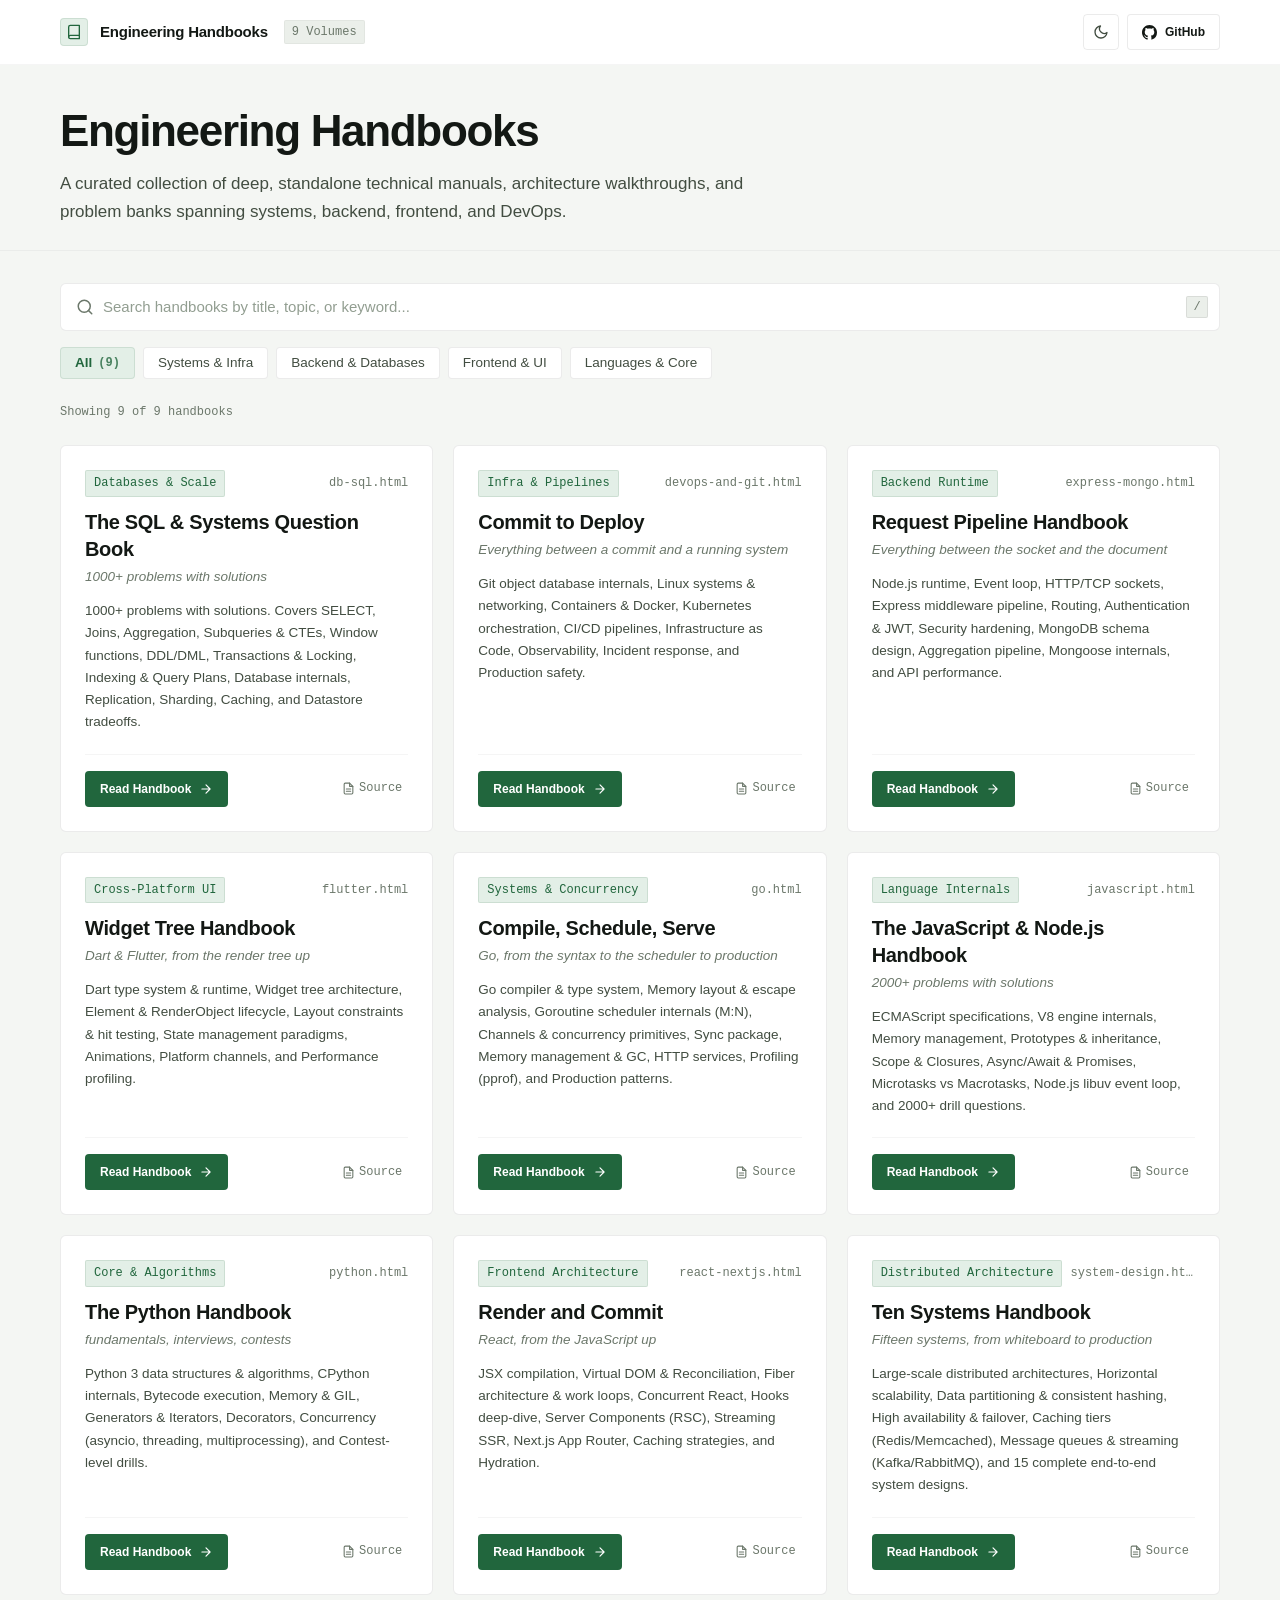
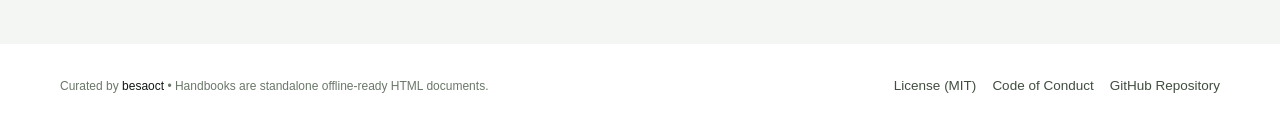
==== commit 94474b03: "style: soften borders to near-transparent (0.08 opacity) and update header/footer dividers" ====
--- a/index.html
+++ b/index.html
@@ -7,7 +7,7 @@
   <meta name="description" content="In-depth, interactive engineering handbooks covering Go, Python, JavaScript, React/Next.js, Flutter, DevOps, SQL, Express/MongoDB, and System Design." />
   <link rel="preconnect" href="https://fonts.googleapis.com" />
   <link rel="preconnect" href="https://fonts.gstatic.com" crossorigin />
-  <link rel="stylesheet" href="styles/main.css?v=3" />
+  <link rel="stylesheet" href="styles/main.css?v=4" />
 </head>
 <body>
   <!-- Global Navigation Header -->
--- a/styles/main.css
+++ b/styles/main.css
@@ -73,7 +73,7 @@
 /**
  * Theme & Color Tokens
  * Supports light and dark modes with intentional, calm palette.
- * Borders explicitly configured with 0.3 opacity.
+ * Borders configured close to transparent for a soft, refined aesthetic.
  */
 
 :root,
@@ -91,17 +91,17 @@
   --color-ink-muted: #6B776A;
   --color-ink-subtle: #929E91;
 
-  /* Structural Borders & Rules (Explicit 0.3 Opacity) */
-  --color-border: rgba(0, 0, 0, 0.3);
-  --color-border-subtle: rgba(0, 0, 0, 0.15);
-  --color-border-hover: rgba(0, 0, 0, 0.45);
+  /* Structural Borders & Rules (Close to transparent) */
+  --color-border: rgba(0, 0, 0, 0.08);
+  --color-border-subtle: rgba(0, 0, 0, 0.04);
+  --color-border-hover: rgba(0, 0, 0, 0.15);
 
   /* Brand & Accents (Workshop Forest Green) */
   --color-primary: #21663D;
   --color-primary-hover: #195230;
   --color-primary-contrast: #FFFFFF;
   --color-primary-subtle: #E3EFE7;
-  --color-primary-border: rgba(33, 102, 61, 0.3);
+  --color-primary-border: rgba(33, 102, 61, 0.12);
 
   /* Secondary Accent (Technical Slate) */
   --color-accent-blue: #2B577E;
@@ -112,9 +112,9 @@
   --color-focus-ring: transparent;
 
   /* Shadows (Subtle, structural) */
-  --shadow-sm: 0 1px 2px rgba(19, 24, 20, 0.05);
-  --shadow-md: 0 3px 8px -1px rgba(19, 24, 20, 0.08);
-  --shadow-lg: 0 8px 18px -3px rgba(19, 24, 20, 0.12);
+  --shadow-sm: 0 1px 2px rgba(19, 24, 20, 0.04);
+  --shadow-md: 0 3px 8px -1px rgba(19, 24, 20, 0.06);
+  --shadow-lg: 0 8px 18px -3px rgba(19, 24, 20, 0.09);
 }
 
 @media (prefers-color-scheme: dark) {
@@ -132,17 +132,17 @@
     --color-ink-muted: #7A8778;
     --color-ink-subtle: #556054;
 
-    /* Structural Borders & Rules (Explicit 0.3 Opacity) */
-    --color-border: rgba(255, 255, 255, 0.3);
-    --color-border-subtle: rgba(255, 255, 255, 0.15);
-    --color-border-hover: rgba(255, 255, 255, 0.45);
+    /* Structural Borders & Rules (Close to transparent) */
+    --color-border: rgba(255, 255, 255, 0.08);
+    --color-border-subtle: rgba(255, 255, 255, 0.04);
+    --color-border-hover: rgba(255, 255, 255, 0.16);
 
     /* Brand & Accents */
     --color-primary: #52B877;
     --color-primary-hover: #67C78A;
     --color-primary-contrast: #0A120D;
     --color-primary-subtle: #162B1D;
-    --color-primary-border: rgba(82, 184, 119, 0.3);
+    --color-primary-border: rgba(82, 184, 119, 0.14);
 
     /* Secondary Accent */
     --color-accent-blue: #6FA2D1;
@@ -171,16 +171,16 @@
   --color-ink-muted: #7A8778;
   --color-ink-subtle: #556054;
 
-  /* Structural Borders & Rules (Explicit 0.3 Opacity) */
-  --color-border: rgba(255, 255, 255, 0.3);
-  --color-border-subtle: rgba(255, 255, 255, 0.15);
-  --color-border-hover: rgba(255, 255, 255, 0.45);
+  /* Structural Borders & Rules (Close to transparent) */
+  --color-border: rgba(255, 255, 255, 0.08);
+  --color-border-subtle: rgba(255, 255, 255, 0.04);
+  --color-border-hover: rgba(255, 255, 255, 0.16);
 
   --color-primary: #52B877;
   --color-primary-hover: #67C78A;
   --color-primary-contrast: #0A120D;
   --color-primary-subtle: #162B1D;
-  --color-primary-border: rgba(82, 184, 119, 0.3);
+  --color-primary-border: rgba(82, 184, 119, 0.14);
 
   --color-accent-blue: #6FA2D1;
   --color-accent-blue-subtle: #152535;
@@ -385,7 +385,7 @@
  */
 
 .site-header {
-  border-bottom: 1px solid var(--color-border);
+  border-bottom: 1px solid var(--color-border-subtle);
   background-color: var(--color-surface);
   position: sticky;
   top: 0;
@@ -906,7 +906,7 @@
 
 .site-footer {
   margin-top: auto;
-  border-top: 1px solid var(--color-border);
+  border-top: 1px solid var(--color-border-subtle);
   background-color: var(--color-surface);
   padding: var(--space-8) 0;
   font-size: var(--font-size-sm);
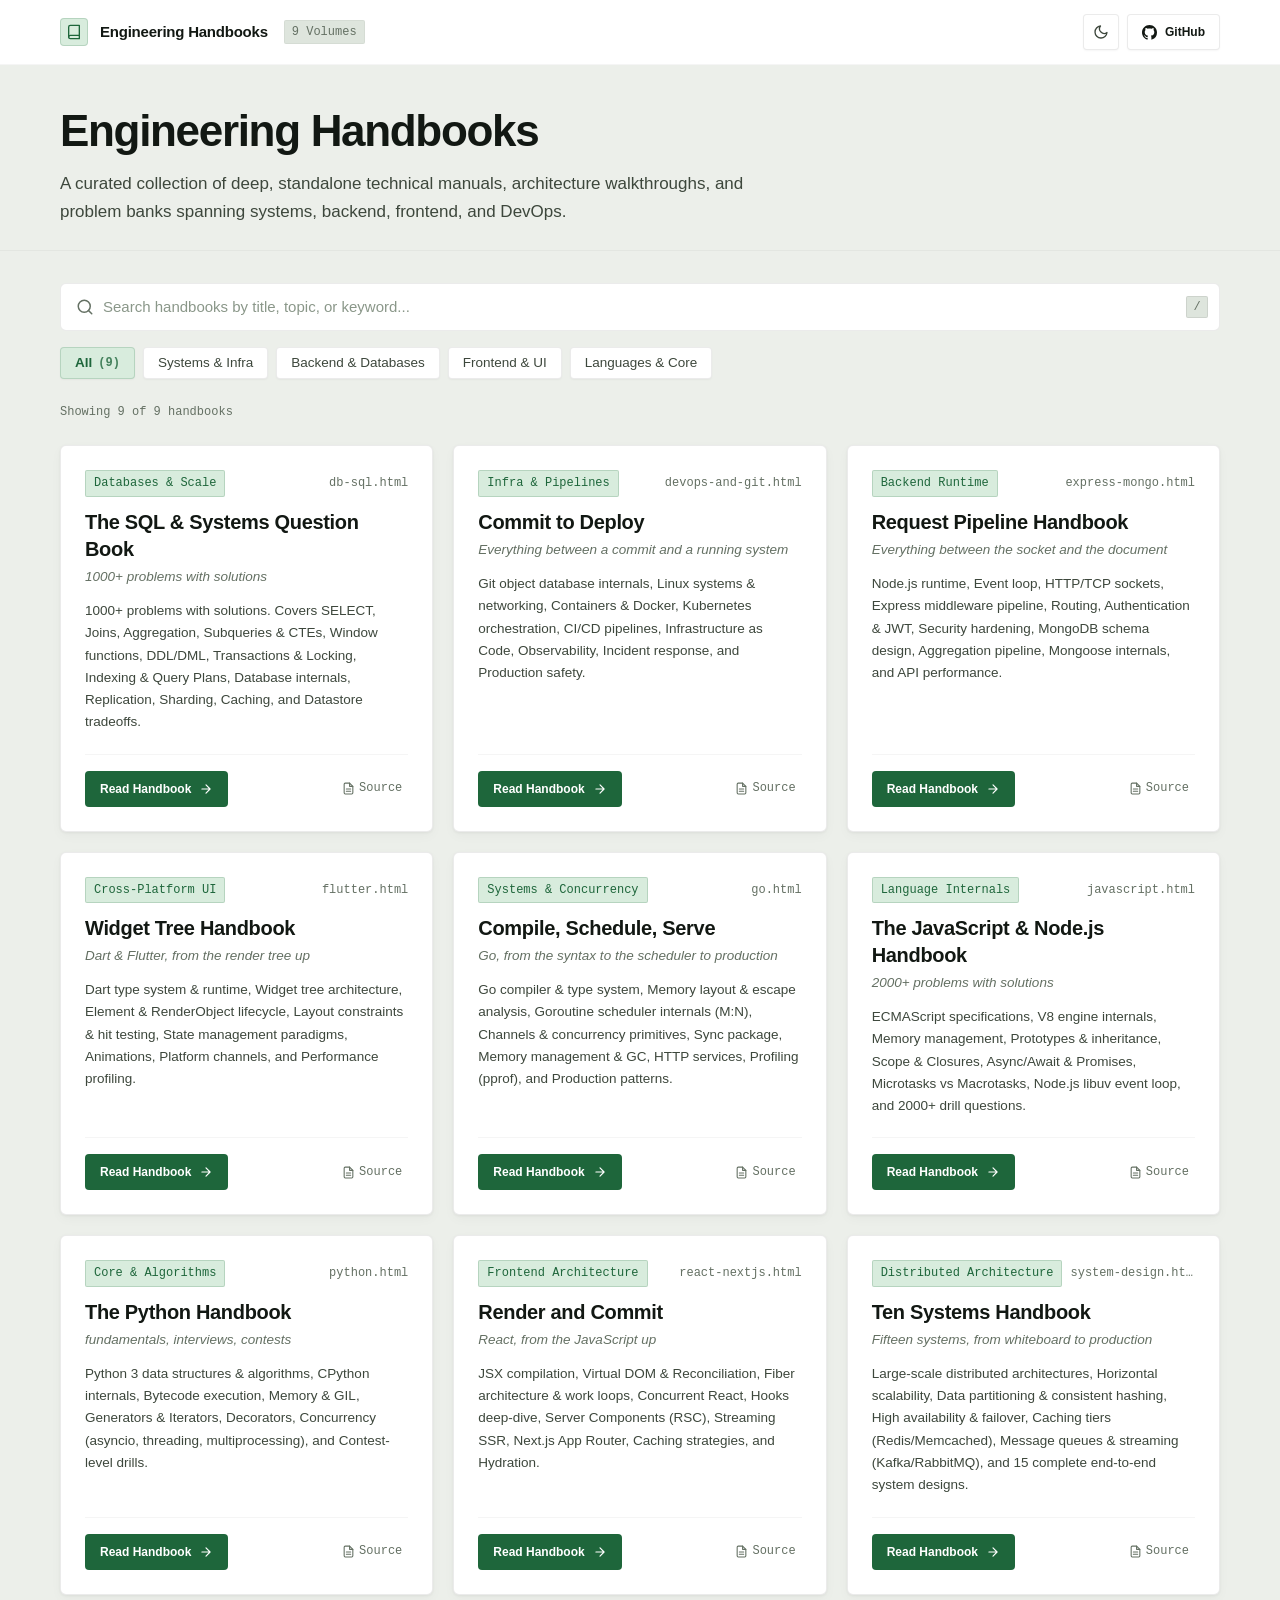
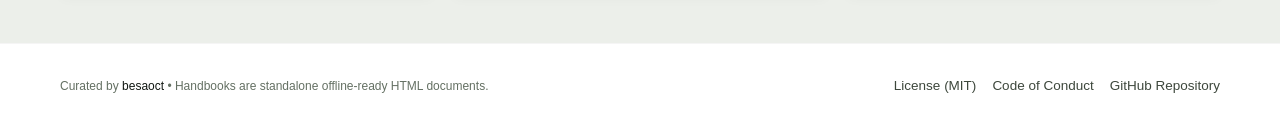
==== commit d9fdc519: "style: establish distinct container surface contrast (buttons, cards, badges, inputs) against page b" ====
--- a/index.html
+++ b/index.html
@@ -7,7 +7,7 @@
   <meta name="description" content="In-depth, interactive engineering handbooks covering Go, Python, JavaScript, React/Next.js, Flutter, DevOps, SQL, Express/MongoDB, and System Design." />
   <link rel="preconnect" href="https://fonts.googleapis.com" />
   <link rel="preconnect" href="https://fonts.gstatic.com" crossorigin />
-  <link rel="stylesheet" href="styles/main.css?v=4" />
+  <link rel="stylesheet" href="styles/main.css?v=5" />
 </head>
 <body>
   <!-- Global Navigation Header -->
--- a/styles/main.css
+++ b/styles/main.css
@@ -73,66 +73,75 @@
 /**
  * Theme & Color Tokens
  * Supports light and dark modes with intentional, calm palette.
- * Borders configured close to transparent for a soft, refined aesthetic.
+ * Ensures container elements (cards, buttons, inputs, badges) have
+ * distinct, visible surface contrast against the main page background.
  */
 
 :root,
 [data-theme="light"] {
-  /* Canvas & Surfaces */
-  --color-bg: #F4F6F3;
+  /* Canvas & Main Page Background */
+  --color-bg: #ECEFEA;
+
+  /* Container Surfaces (Clearly visible against --color-bg) */
   --color-surface: #FFFFFF;
-  --color-surface-secondary: #EBEFEA;
-  --color-surface-tertiary: #E1E7E0;
+  --color-surface-secondary: #DEE5DD;
+  --color-surface-tertiary: #D2DAD0;
   --color-surface-hover: #F8FAF7;
 
   /* Typography Colors */
-  --color-ink: #131814;
-  --color-ink-secondary: #424D41;
-  --color-ink-muted: #6B776A;
-  --color-ink-subtle: #929E91;
-
-  /* Structural Borders & Rules (Close to transparent) */
+  --color-ink: #121813;
+  --color-ink-secondary: #3D473C;
+  --color-ink-muted: #647063;
+  --color-ink-subtle: #8A9789;
+
+  /* Structural Borders & Rules (Soft, 0.08 opacity) */
   --color-border: rgba(0, 0, 0, 0.08);
   --color-border-subtle: rgba(0, 0, 0, 0.04);
-  --color-border-hover: rgba(0, 0, 0, 0.15);
+  --color-border-hover: rgba(0, 0, 0, 0.16);
 
   /* Brand & Accents (Workshop Forest Green) */
-  --color-primary: #21663D;
-  --color-primary-hover: #195230;
+  --color-primary: #1E663B;
+  --color-primary-hover: #16502E;
   --color-primary-contrast: #FFFFFF;
-  --color-primary-subtle: #E3EFE7;
-  --color-primary-border: rgba(33, 102, 61, 0.12);
+
+  /* Badge Background & Border (Crisp & Distinct) */
+  --color-primary-subtle: #D8ECDD;
+  --color-primary-border: rgba(30, 102, 59, 0.18);
 
   /* Secondary Accent (Technical Slate) */
   --color-accent-blue: #2B577E;
-  --color-accent-blue-subtle: #E3ECF4;
+  --color-accent-blue-subtle: #E1EAF2;
 
   /* Interactive States */
-  --color-focus: #21663D;
+  --color-focus: #1E663B;
   --color-focus-ring: transparent;
 
-  /* Shadows (Subtle, structural) */
-  --shadow-sm: 0 1px 2px rgba(19, 24, 20, 0.04);
-  --shadow-md: 0 3px 8px -1px rgba(19, 24, 20, 0.06);
-  --shadow-lg: 0 8px 18px -3px rgba(19, 24, 20, 0.09);
+  /* Elevation Shadows (Provides physical edge separation) */
+  --shadow-sm: 0 1px 2px rgba(18, 28, 20, 0.04);
+  --shadow-card: 0 1px 3px rgba(18, 28, 20, 0.05), 0 4px 12px rgba(18, 28, 20, 0.03);
+  --shadow-card-hover: 0 4px 16px rgba(18, 28, 20, 0.08);
+  --shadow-md: 0 3px 8px -1px rgba(18, 28, 20, 0.06);
+  --shadow-lg: 0 8px 18px -3px rgba(18, 28, 20, 0.09);
 }
 
 @media (prefers-color-scheme: dark) {
   :root:not([data-theme="light"]) {
-    /* Canvas & Surfaces */
-    --color-bg: #0C100D;
-    --color-surface: #141A15;
-    --color-surface-secondary: #1B221C;
-    --color-surface-tertiary: #232C24;
-    --color-surface-hover: #182019;
+    /* Canvas & Main Page Background (Deep foundation) */
+    --color-bg: #0A0E0C;
+
+    /* Container Surfaces (Distinctly visible against --color-bg) */
+    --color-surface: #18221B;
+    --color-surface-secondary: #222E26;
+    --color-surface-tertiary: #2C3A30;
+    --color-surface-hover: #1E2B22;
 
     /* Typography Colors */
-    --color-ink: #EAF0E8;
-    --color-ink-secondary: #A8B5A6;
-    --color-ink-muted: #7A8778;
-    --color-ink-subtle: #556054;
-
-    /* Structural Borders & Rules (Close to transparent) */
+    --color-ink: #EDF3EC;
+    --color-ink-secondary: #B0BEAE;
+    --color-ink-muted: #80907F;
+    --color-ink-subtle: #5B6A5A;
+
+    /* Structural Borders & Rules (Soft, 0.08 opacity) */
     --color-border: rgba(255, 255, 255, 0.08);
     --color-border-subtle: rgba(255, 255, 255, 0.04);
     --color-border-hover: rgba(255, 255, 255, 0.16);
@@ -141,8 +150,10 @@
     --color-primary: #52B877;
     --color-primary-hover: #67C78A;
     --color-primary-contrast: #0A120D;
-    --color-primary-subtle: #162B1D;
-    --color-primary-border: rgba(82, 184, 119, 0.14);
+
+    /* Badge Background & Border (Crisp & Distinct in Dark Mode) */
+    --color-primary-subtle: #123320;
+    --color-primary-border: rgba(82, 184, 119, 0.22);
 
     /* Secondary Accent */
     --color-accent-blue: #6FA2D1;
@@ -152,26 +163,31 @@
     --color-focus: #52B877;
     --color-focus-ring: transparent;
 
-    /* Shadows */
-    --shadow-sm: 0 1px 2px rgba(0, 0, 0, 0.35);
+    /* Elevation Shadows */
+    --shadow-sm: 0 1px 3px rgba(0, 0, 0, 0.4);
+    --shadow-card: 0 2px 6px rgba(0, 0, 0, 0.45), 0 6px 18px rgba(0, 0, 0, 0.35);
+    --shadow-card-hover: 0 4px 12px rgba(0, 0, 0, 0.55), 0 10px 24px rgba(0, 0, 0, 0.45);
     --shadow-md: 0 4px 12px rgba(0, 0, 0, 0.45);
     --shadow-lg: 0 10px 24px rgba(0, 0, 0, 0.6);
   }
 }
 
 [data-theme="dark"] {
-  --color-bg: #0C100D;
-  --color-surface: #141A15;
-  --color-surface-secondary: #1B221C;
-  --color-surface-tertiary: #232C24;
-  --color-surface-hover: #182019;
-
-  --color-ink: #EAF0E8;
-  --color-ink-secondary: #A8B5A6;
-  --color-ink-muted: #7A8778;
-  --color-ink-subtle: #556054;
-
-  /* Structural Borders & Rules (Close to transparent) */
+  /* Canvas & Main Page Background */
+  --color-bg: #0A0E0C;
+
+  /* Container Surfaces */
+  --color-surface: #18221B;
+  --color-surface-secondary: #222E26;
+  --color-surface-tertiary: #2C3A30;
+  --color-surface-hover: #1E2B22;
+
+  --color-ink: #EDF3EC;
+  --color-ink-secondary: #B0BEAE;
+  --color-ink-muted: #80907F;
+  --color-ink-subtle: #5B6A5A;
+
+  /* Structural Borders & Rules */
   --color-border: rgba(255, 255, 255, 0.08);
   --color-border-subtle: rgba(255, 255, 255, 0.04);
   --color-border-hover: rgba(255, 255, 255, 0.16);
@@ -179,8 +195,9 @@
   --color-primary: #52B877;
   --color-primary-hover: #67C78A;
   --color-primary-contrast: #0A120D;
-  --color-primary-subtle: #162B1D;
-  --color-primary-border: rgba(82, 184, 119, 0.14);
+
+  --color-primary-subtle: #123320;
+  --color-primary-border: rgba(82, 184, 119, 0.22);
 
   --color-accent-blue: #6FA2D1;
   --color-accent-blue-subtle: #152535;
@@ -188,7 +205,9 @@
   --color-focus: #52B877;
   --color-focus-ring: transparent;
 
-  --shadow-sm: 0 1px 2px rgba(0, 0, 0, 0.35);
+  --shadow-sm: 0 1px 3px rgba(0, 0, 0, 0.4);
+  --shadow-card: 0 2px 6px rgba(0, 0, 0, 0.45), 0 6px 18px rgba(0, 0, 0, 0.35);
+  --shadow-card-hover: 0 4px 12px rgba(0, 0, 0, 0.55), 0 10px 24px rgba(0, 0, 0, 0.45);
   --shadow-md: 0 4px 12px rgba(0, 0, 0, 0.45);
   --shadow-lg: 0 10px 24px rgba(0, 0, 0, 0.6);
 }
@@ -446,7 +465,7 @@
   gap: var(--space-2);
 }
 
-/* Theme Toggle Button - Exact 36px height */
+/* Theme Toggle Button - Exact 36px height matching container surface */
 .theme-toggle-btn {
   display: inline-flex;
   align-items: center;
@@ -460,17 +479,18 @@
   margin: 0;
   padding: 0;
   border-radius: var(--radius-sm);
-  background-color: transparent;
+  background-color: var(--color-surface);
   border: 1px solid var(--color-border);
   color: var(--color-ink-secondary);
   cursor: pointer;
   line-height: normal;
   vertical-align: middle;
+  box-shadow: var(--shadow-sm);
   transition: background-color var(--transition-fast), border-color var(--transition-fast), color var(--transition-fast);
 }
 
 .theme-toggle-btn:hover {
-  background-color: var(--color-surface-secondary);
+  background-color: var(--color-surface-hover);
   color: var(--color-ink);
   border-color: var(--color-border-hover);
 }
@@ -488,7 +508,14 @@
   padding: 0 14px;
   line-height: normal;
   vertical-align: middle;
+  background-color: var(--color-surface);
   border: 1px solid var(--color-border);
+  box-shadow: var(--shadow-sm);
+}
+
+.header-actions .btn:hover {
+  background-color: var(--color-surface-hover);
+  border-color: var(--color-border-hover);
 }
 
 .hero-section {
@@ -634,13 +661,14 @@
   background-color: var(--color-surface);
   border: 1px solid var(--color-border);
   color: var(--color-ink-secondary);
+  box-shadow: var(--shadow-sm);
   cursor: pointer;
   transition: all var(--transition-fast);
   user-select: none;
 }
 
 .filter-btn:hover {
-  background-color: var(--color-surface-secondary);
+  background-color: var(--color-surface-hover);
   color: var(--color-ink);
   border-color: var(--color-border-hover);
 }
@@ -708,12 +736,14 @@
   display: flex;
   flex-direction: column;
   position: relative;
-  transition: border-color var(--transition-fast), box-shadow var(--transition-fast), transform var(--transition-fast);
+  box-shadow: var(--shadow-card);
+  transition: border-color var(--transition-fast), box-shadow var(--transition-fast), transform var(--transition-fast), background-color var(--transition-fast);
 }
 
 .handbook-card:hover {
+  background-color: var(--color-surface-hover);
   border-color: var(--color-border-hover);
-  box-shadow: var(--shadow-md);
+  box-shadow: var(--shadow-card-hover);
   transform: translateY(-2px);
 }
 
@@ -874,10 +904,11 @@
   background-color: var(--color-surface);
   border-color: var(--color-border);
   color: var(--color-ink);
+  box-shadow: var(--shadow-sm);
 }
 
 .btn-secondary:hover {
-  background-color: var(--color-surface-secondary);
+  background-color: var(--color-surface-hover);
   border-color: var(--color-border-hover);
   color: var(--color-ink);
 }
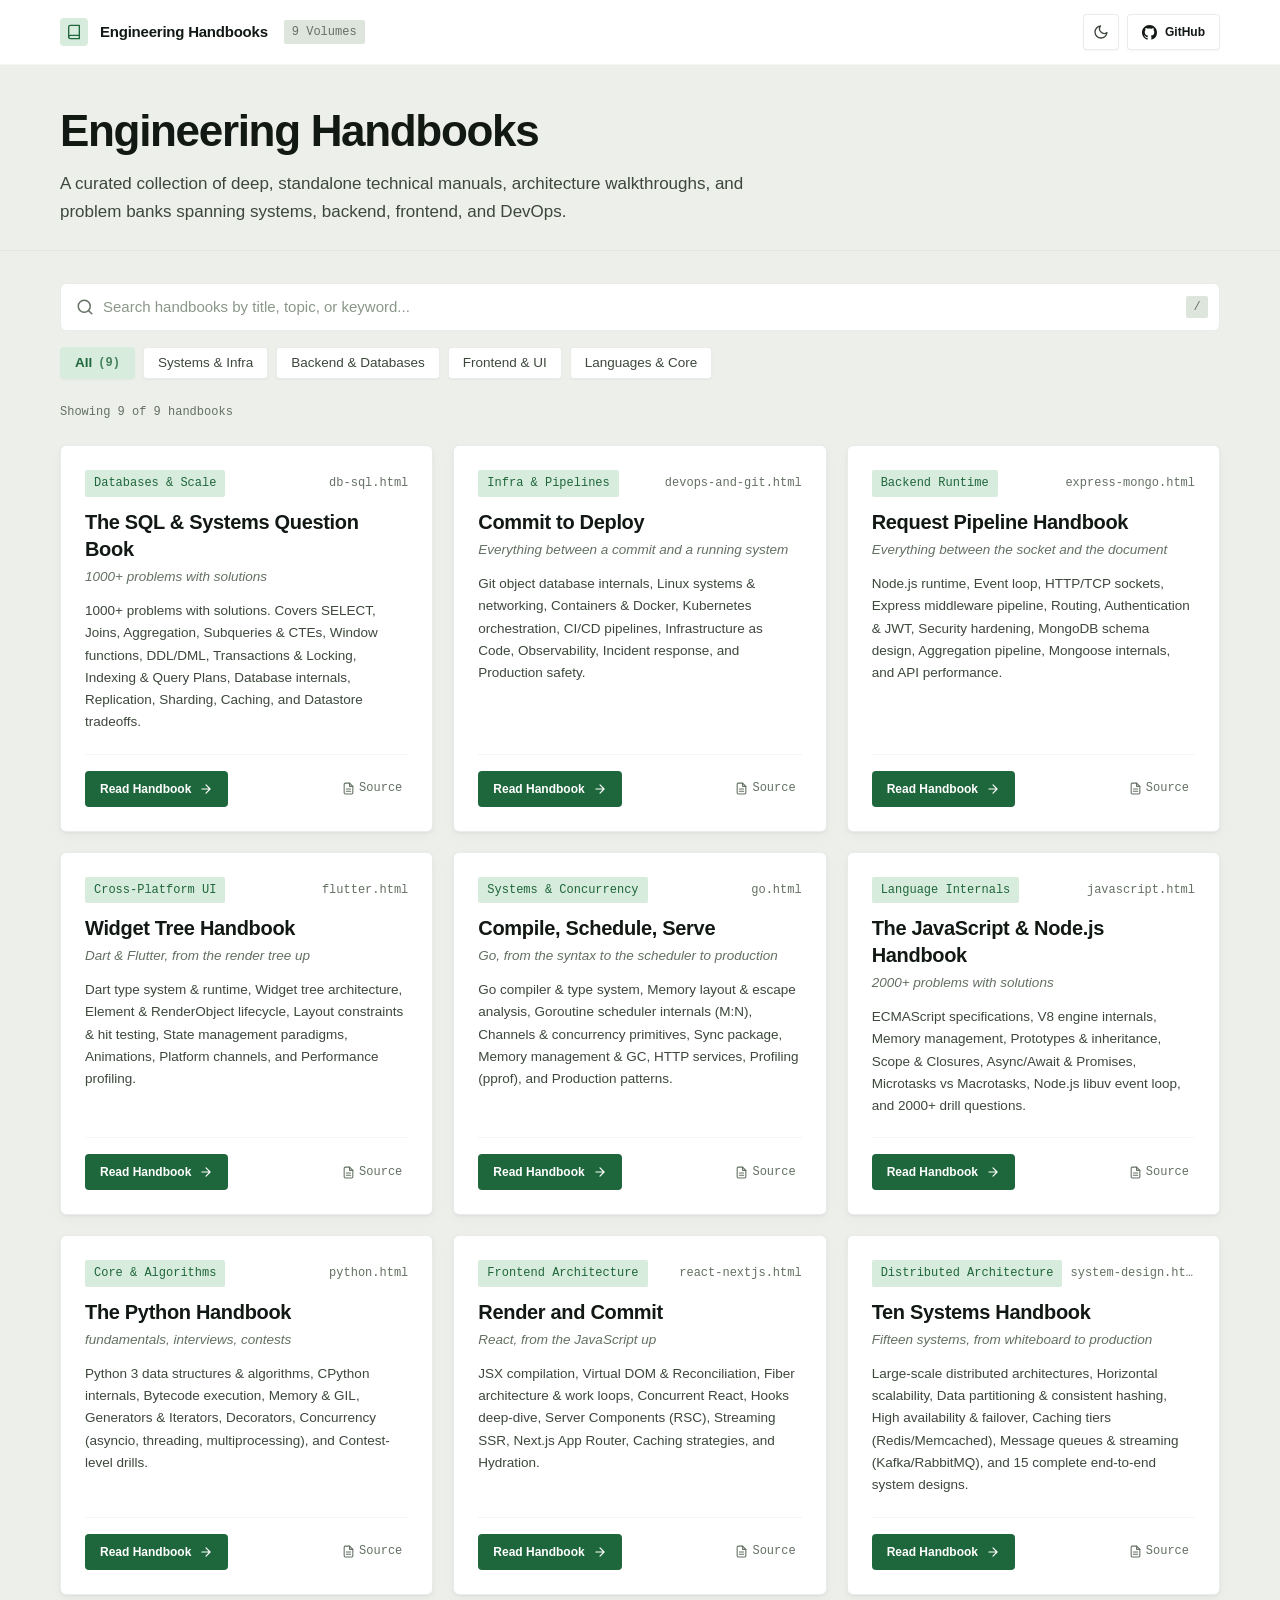
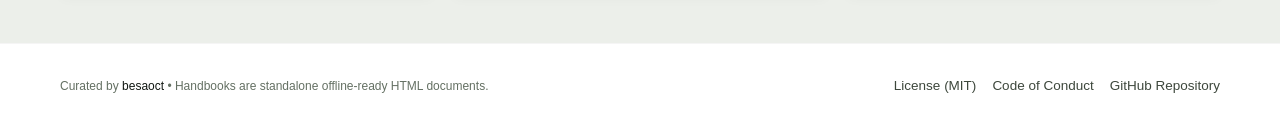
==== commit 93bfa6bc: "style: remove borders from active buttons/tabs and badges (set to transparent)" ====
--- a/index.html
+++ b/index.html
@@ -7,7 +7,7 @@
   <meta name="description" content="In-depth, interactive engineering handbooks covering Go, Python, JavaScript, React/Next.js, Flutter, DevOps, SQL, Express/MongoDB, and System Design." />
   <link rel="preconnect" href="https://fonts.googleapis.com" />
   <link rel="preconnect" href="https://fonts.gstatic.com" crossorigin />
-  <link rel="stylesheet" href="styles/main.css?v=5" />
+  <link rel="stylesheet" href="styles/main.css?v=6" />
 </head>
 <body>
   <!-- Global Navigation Header -->
--- a/styles/main.css
+++ b/styles/main.css
@@ -104,9 +104,9 @@
   --color-primary-hover: #16502E;
   --color-primary-contrast: #FFFFFF;
 
-  /* Badge Background & Border (Crisp & Distinct) */
+  /* Badge Background & Border (Almost Transparent Border) */
   --color-primary-subtle: #D8ECDD;
-  --color-primary-border: rgba(30, 102, 59, 0.18);
+  --color-primary-border: transparent;
 
   /* Secondary Accent (Technical Slate) */
   --color-accent-blue: #2B577E;
@@ -151,9 +151,9 @@
     --color-primary-hover: #67C78A;
     --color-primary-contrast: #0A120D;
 
-    /* Badge Background & Border (Crisp & Distinct in Dark Mode) */
+    /* Badge Background & Border (Almost Transparent in Dark Mode) */
     --color-primary-subtle: #123320;
-    --color-primary-border: rgba(82, 184, 119, 0.22);
+    --color-primary-border: transparent;
 
     /* Secondary Accent */
     --color-accent-blue: #6FA2D1;
@@ -197,7 +197,7 @@
   --color-primary-contrast: #0A120D;
 
   --color-primary-subtle: #123320;
-  --color-primary-border: rgba(82, 184, 119, 0.22);
+  --color-primary-border: transparent;
 
   --color-accent-blue: #6FA2D1;
   --color-accent-blue-subtle: #152535;
@@ -432,7 +432,7 @@
   height: 28px;
   border-radius: var(--radius-sm);
   background-color: var(--color-primary-subtle);
-  border: 1px solid var(--color-primary-border);
+  border: 1px solid transparent;
   color: var(--color-primary);
   display: flex;
   align-items: center;
@@ -453,7 +453,7 @@
   font-size: var(--font-size-xs);
   color: var(--color-ink-muted);
   background-color: var(--color-surface-secondary);
-  border: 1px solid var(--color-border-subtle);
+  border: 1px solid transparent;
   padding: 2px 7px;
   border-radius: var(--radius-xs);
   margin-left: var(--space-1);
@@ -634,7 +634,7 @@
   font-size: var(--font-size-xs);
   color: var(--color-ink-muted);
   background-color: var(--color-surface-secondary);
-  border: 1px solid var(--color-border);
+  border: 1px solid transparent;
   border-radius: var(--radius-xs);
   pointer-events: none;
 }
@@ -675,7 +675,7 @@
 
 .filter-btn.active {
   background-color: var(--color-primary-subtle);
-  border-color: var(--color-primary-border);
+  border-color: transparent;
   color: var(--color-primary);
   font-weight: var(--font-weight-semibold);
 }
@@ -764,7 +764,7 @@
   padding: 3px 8px;
   border-radius: var(--radius-xs);
   background-color: var(--color-primary-subtle);
-  border: 1px solid var(--color-primary-border);
+  border: 1px solid transparent;
   color: var(--color-primary);
   white-space: nowrap;
 }
@@ -891,7 +891,7 @@
 .btn-primary {
   background-color: var(--color-primary);
   color: var(--color-primary-contrast);
-  border-color: var(--color-primary-border);
+  border-color: transparent;
 }
 
 .btn-primary:hover {
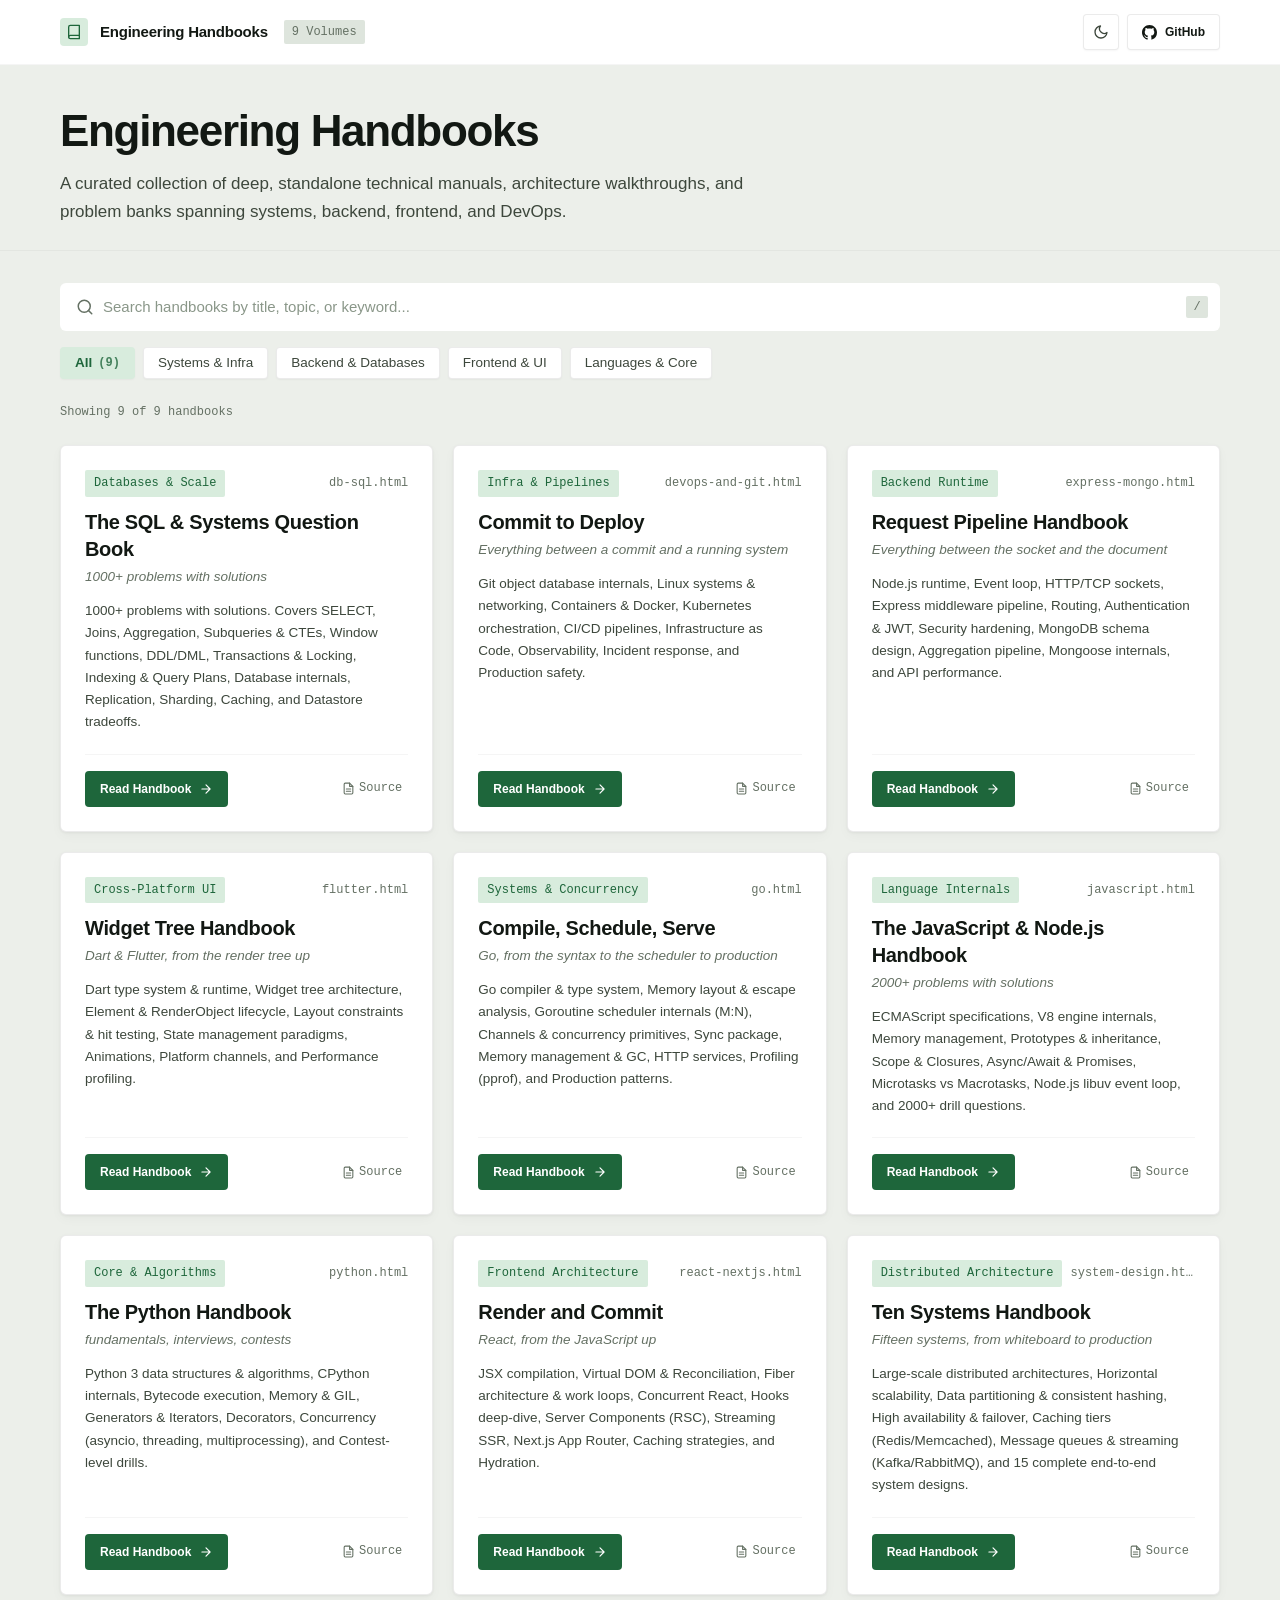
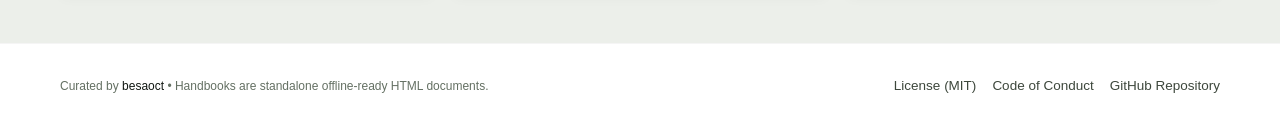
==== commit ad7d418f: "style: remove all hover borders across cards, buttons, tabs, inputs, and set them to transparent" ====
--- a/index.html
+++ b/index.html
@@ -7,7 +7,7 @@
   <meta name="description" content="In-depth, interactive engineering handbooks covering Go, Python, JavaScript, React/Next.js, Flutter, DevOps, SQL, Express/MongoDB, and System Design." />
   <link rel="preconnect" href="https://fonts.googleapis.com" />
   <link rel="preconnect" href="https://fonts.gstatic.com" crossorigin />
-  <link rel="stylesheet" href="styles/main.css?v=6" />
+  <link rel="stylesheet" href="styles/main.css?v=7" />
 </head>
 <body>
   <!-- Global Navigation Header -->
--- a/styles/main.css
+++ b/styles/main.css
@@ -94,10 +94,10 @@
   --color-ink-muted: #647063;
   --color-ink-subtle: #8A9789;
 
-  /* Structural Borders & Rules (Soft, 0.08 opacity) */
+  /* Structural Borders & Rules (Soft, almost transparent) */
   --color-border: rgba(0, 0, 0, 0.08);
   --color-border-subtle: rgba(0, 0, 0, 0.04);
-  --color-border-hover: rgba(0, 0, 0, 0.16);
+  --color-border-hover: transparent;
 
   /* Brand & Accents (Workshop Forest Green) */
   --color-primary: #1E663B;
@@ -141,10 +141,10 @@
     --color-ink-muted: #80907F;
     --color-ink-subtle: #5B6A5A;
 
-    /* Structural Borders & Rules (Soft, 0.08 opacity) */
+    /* Structural Borders & Rules (Soft, almost transparent) */
     --color-border: rgba(255, 255, 255, 0.08);
     --color-border-subtle: rgba(255, 255, 255, 0.04);
-    --color-border-hover: rgba(255, 255, 255, 0.16);
+    --color-border-hover: transparent;
 
     /* Brand & Accents */
     --color-primary: #52B877;
@@ -190,7 +190,7 @@
   /* Structural Borders & Rules */
   --color-border: rgba(255, 255, 255, 0.08);
   --color-border-subtle: rgba(255, 255, 255, 0.04);
-  --color-border-hover: rgba(255, 255, 255, 0.16);
+  --color-border-hover: transparent;
 
   --color-primary: #52B877;
   --color-primary-hover: #67C78A;
@@ -331,6 +331,7 @@
   outline-color: transparent !important;
   box-shadow: none !important;
   -webkit-box-shadow: none !important;
+  border-color: transparent !important;
 }
 
 /* Layout Containers */
@@ -492,7 +493,7 @@
 .theme-toggle-btn:hover {
   background-color: var(--color-surface-hover);
   color: var(--color-ink);
-  border-color: var(--color-border-hover);
+  border-color: transparent;
 }
 
 /* GitHub Action Button in Header - Exact 36px height matching theme button */
@@ -515,7 +516,7 @@
 
 .header-actions .btn:hover {
   background-color: var(--color-surface-hover);
-  border-color: var(--color-border-hover);
+  border-color: transparent;
 }
 
 .hero-section {
@@ -605,7 +606,7 @@
 }
 
 .search-input:hover {
-  border-color: var(--color-border-hover);
+  border-color: transparent;
 }
 
 .search-input:focus,
@@ -616,7 +617,7 @@
   outline-width: 0 !important;
   box-shadow: none !important;
   -webkit-box-shadow: none !important;
-  border-color: var(--color-border-hover) !important;
+  border-color: transparent !important;
 }
 
 .search-kbd-hint {
@@ -670,7 +671,7 @@
 .filter-btn:hover {
   background-color: var(--color-surface-hover);
   color: var(--color-ink);
-  border-color: var(--color-border-hover);
+  border-color: transparent;
 }
 
 .filter-btn.active {
@@ -742,7 +743,7 @@
 
 .handbook-card:hover {
   background-color: var(--color-surface-hover);
-  border-color: var(--color-border-hover);
+  border-color: transparent;
   box-shadow: var(--shadow-card-hover);
   transform: translateY(-2px);
 }
@@ -896,7 +897,7 @@
 
 .btn-primary:hover {
   background-color: var(--color-primary-hover);
-  border-color: var(--color-primary-hover);
+  border-color: transparent;
   color: var(--color-primary-contrast);
 }
 
@@ -909,7 +910,7 @@
 
 .btn-secondary:hover {
   background-color: var(--color-surface-hover);
-  border-color: var(--color-border-hover);
+  border-color: transparent;
   color: var(--color-ink);
 }
 
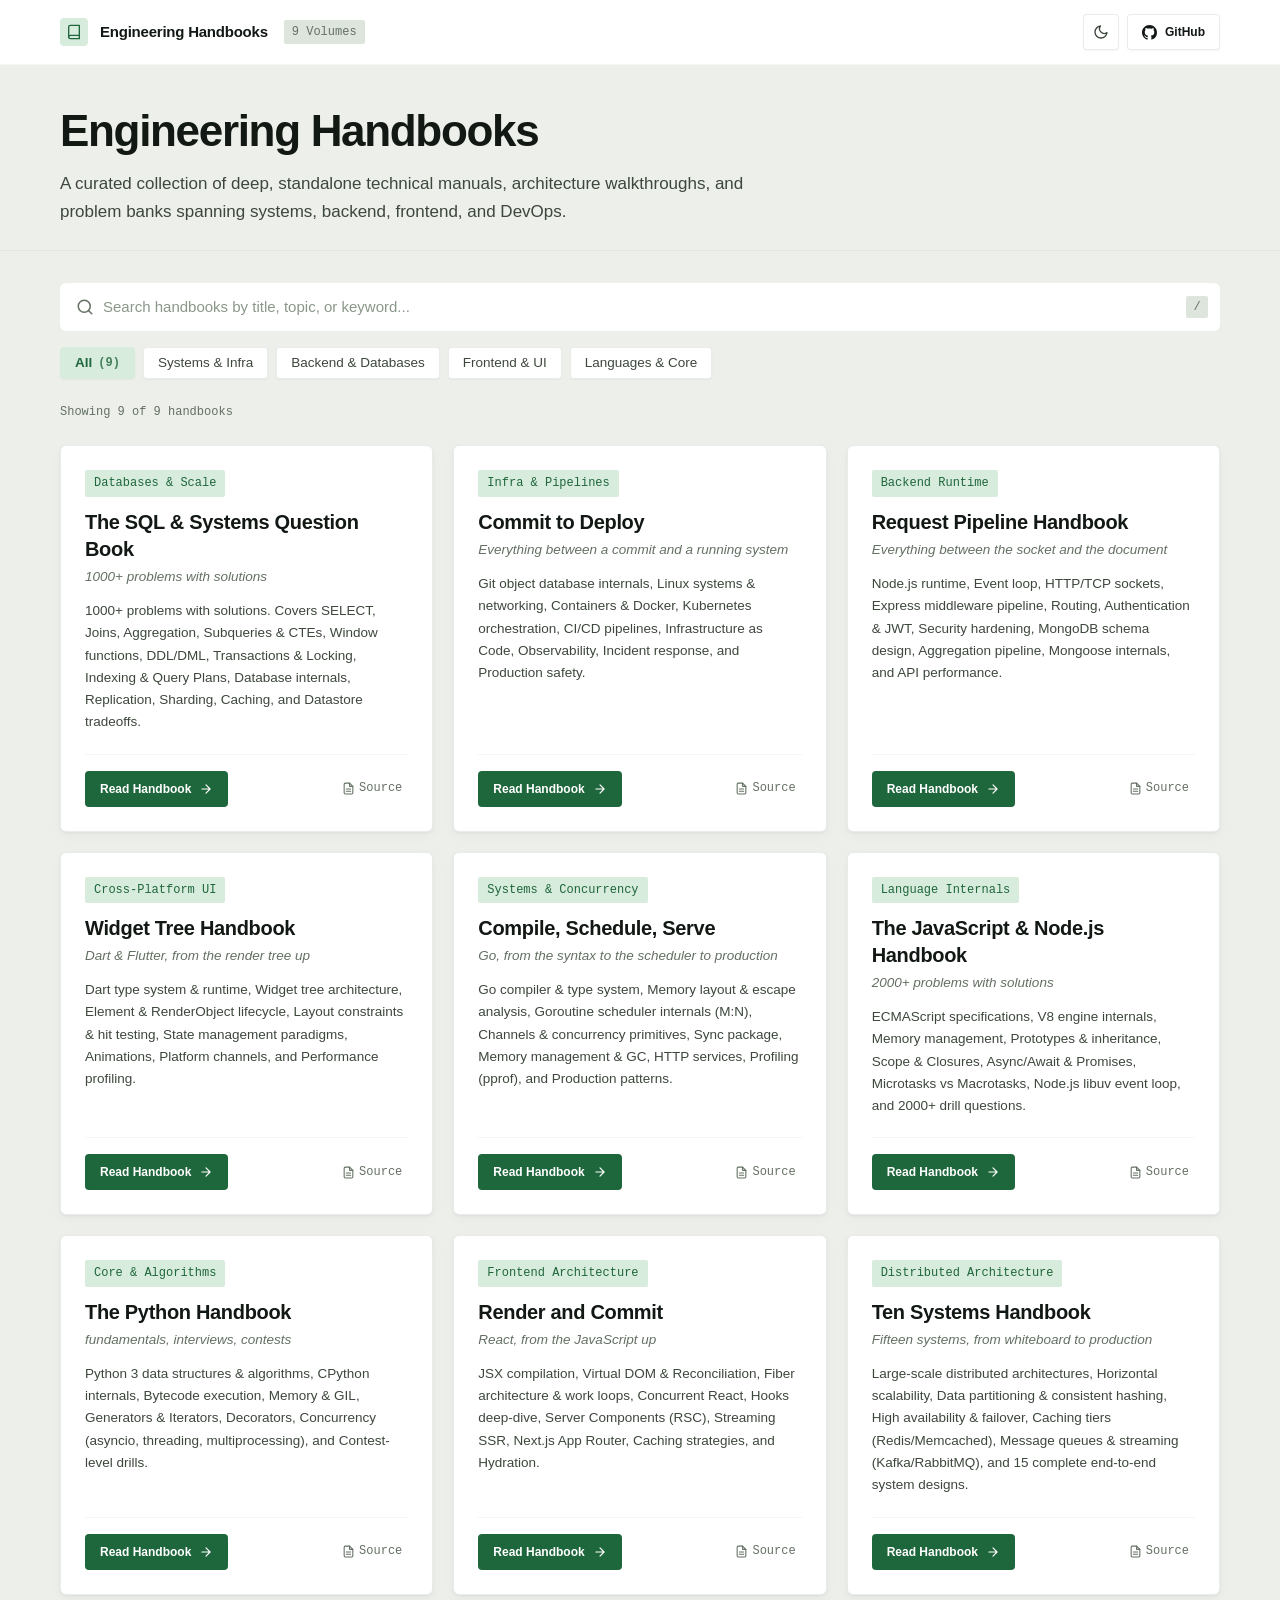
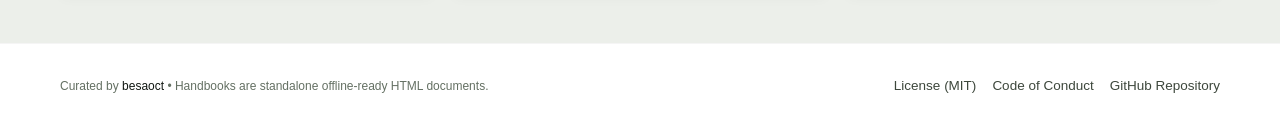
==== commit 6a6aba87: "style: remove filename label on card top right, set dark mode borders to transparent" ====
--- a/index.html
+++ b/index.html
@@ -7,7 +7,7 @@
   <meta name="description" content="In-depth, interactive engineering handbooks covering Go, Python, JavaScript, React/Next.js, Flutter, DevOps, SQL, Express/MongoDB, and System Design." />
   <link rel="preconnect" href="https://fonts.googleapis.com" />
   <link rel="preconnect" href="https://fonts.gstatic.com" crossorigin />
-  <link rel="stylesheet" href="styles/main.css?v=7" />
+  <link rel="stylesheet" href="styles/main.css?v=8" />
 </head>
 <body>
   <!-- Global Navigation Header -->
@@ -73,7 +73,6 @@
         <article class="handbook-card" data-category="backend data" data-search="sql &amp; systems the sql &amp; systems question book 1000+ problems with solutions 1000+ problems with solutions. covers select, joins, aggregation, subqueries &amp; ctes, window functions, ddl/dml, transactions &amp; locking, indexing &amp; query plans, database internals, replication, sharding, caching, and datastore tradeoffs. db-sql.html">
           <div class="card-top">
             <span class="card-badge">Databases &amp; Scale</span>
-            <span class="card-filename">db-sql.html</span>
           </div>
           <h2 class="card-title">The SQL &amp; Systems Question Book</h2>
           <p class="card-subtitle">1000+ problems with solutions</p>
@@ -92,7 +91,6 @@
         <article class="handbook-card" data-category="systems devops" data-search="devops &amp; git commit to deploy everything between a commit and a running system git object database internals, linux systems &amp; networking, containers &amp; docker, kubernetes orchestration, ci/cd pipelines, infrastructure as code, observability, incident response, and production safety. devops-and-git.html">
           <div class="card-top">
             <span class="card-badge">Infra &amp; Pipelines</span>
-            <span class="card-filename">devops-and-git.html</span>
           </div>
           <h2 class="card-title">Commit to Deploy</h2>
           <p class="card-subtitle">Everything between a commit and a running system</p>
@@ -111,7 +109,6 @@
         <article class="handbook-card" data-category="backend web" data-search="express &amp; mongodb request pipeline handbook everything between the socket and the document node.js runtime, event loop, http/tcp sockets, express middleware pipeline, routing, authentication &amp; jwt, security hardening, mongodb schema design, aggregation pipeline, mongoose internals, and api performance. express-mongo.html">
           <div class="card-top">
             <span class="card-badge">Backend Runtime</span>
-            <span class="card-filename">express-mongo.html</span>
           </div>
           <h2 class="card-title">Request Pipeline Handbook</h2>
           <p class="card-subtitle">Everything between the socket and the document</p>
@@ -130,7 +127,6 @@
         <article class="handbook-card" data-category="frontend mobile" data-search="flutter &amp; dart widget tree handbook dart &amp; flutter, from the render tree up dart type system &amp; runtime, widget tree architecture, element &amp; renderobject lifecycle, layout constraints &amp; hit testing, state management paradigms, animations, platform channels, and performance profiling. flutter.html">
           <div class="card-top">
             <span class="card-badge">Cross-Platform UI</span>
-            <span class="card-filename">flutter.html</span>
           </div>
           <h2 class="card-title">Widget Tree Handbook</h2>
           <p class="card-subtitle">Dart &amp; Flutter, from the render tree up</p>
@@ -149,7 +145,6 @@
         <article class="handbook-card" data-category="backend systems languages" data-search="go compile, schedule, serve go, from the syntax to the scheduler to production go compiler &amp; type system, memory layout &amp; escape analysis, goroutine scheduler internals (m:n), channels &amp; concurrency primitives, sync package, memory management &amp; gc, http services, profiling (pprof), and production patterns. go.html">
           <div class="card-top">
             <span class="card-badge">Systems &amp; Concurrency</span>
-            <span class="card-filename">go.html</span>
           </div>
           <h2 class="card-title">Compile, Schedule, Serve</h2>
           <p class="card-subtitle">Go, from the syntax to the scheduler to production</p>
@@ -168,7 +163,6 @@
         <article class="handbook-card" data-category="languages frontend backend" data-search="javascript &amp; node.js the javascript &amp; node.js handbook 2000+ problems with solutions ecmascript specifications, v8 engine internals, memory management, prototypes &amp; inheritance, scope &amp; closures, async/await &amp; promises, microtasks vs macrotasks, node.js libuv event loop, and 2000+ drill questions. javascript.html">
           <div class="card-top">
             <span class="card-badge">Language Internals</span>
-            <span class="card-filename">javascript.html</span>
           </div>
           <h2 class="card-title">The JavaScript &amp; Node.js Handbook</h2>
           <p class="card-subtitle">2000+ problems with solutions</p>
@@ -187,7 +181,6 @@
         <article class="handbook-card" data-category="languages algorithms" data-search="python the python handbook fundamentals, interviews, contests python 3 data structures &amp; algorithms, cpython internals, bytecode execution, memory &amp; gil, generators &amp; iterators, decorators, concurrency (asyncio, threading, multiprocessing), and contest-level drills. python.html">
           <div class="card-top">
             <span class="card-badge">Core &amp; Algorithms</span>
-            <span class="card-filename">python.html</span>
           </div>
           <h2 class="card-title">The Python Handbook</h2>
           <p class="card-subtitle">fundamentals, interviews, contests</p>
@@ -206,7 +199,6 @@
         <article class="handbook-card" data-category="frontend web" data-search="react &amp; next.js render and commit react, from the javascript up jsx compilation, virtual dom &amp; reconciliation, fiber architecture &amp; work loops, concurrent react, hooks deep-dive, server components (rsc), streaming ssr, next.js app router, caching strategies, and hydration. react-nextjs.html">
           <div class="card-top">
             <span class="card-badge">Frontend Architecture</span>
-            <span class="card-filename">react-nextjs.html</span>
           </div>
           <h2 class="card-title">Render and Commit</h2>
           <p class="card-subtitle">React, from the JavaScript up</p>
@@ -225,7 +217,6 @@
         <article class="handbook-card" data-category="systems backend" data-search="system design ten systems handbook fifteen systems, from whiteboard to production large-scale distributed architectures, horizontal scalability, data partitioning &amp; consistent hashing, high availability &amp; failover, caching tiers (redis/memcached), message queues &amp; streaming (kafka/rabbitmq), and 15 complete end-to-end system designs. system-design.html">
           <div class="card-top">
             <span class="card-badge">Distributed Architecture</span>
-            <span class="card-filename">system-design.html</span>
           </div>
           <h2 class="card-title">Ten Systems Handbook</h2>
           <p class="card-subtitle">Fifteen systems, from whiteboard to production</p>
--- a/styles/main.css
+++ b/styles/main.css
@@ -141,9 +141,9 @@
     --color-ink-muted: #80907F;
     --color-ink-subtle: #5B6A5A;
 
-    /* Structural Borders & Rules (Soft, almost transparent) */
-    --color-border: rgba(255, 255, 255, 0.08);
-    --color-border-subtle: rgba(255, 255, 255, 0.04);
+    /* Structural Borders & Rules (Transparent in Dark Mode) */
+    --color-border: transparent;
+    --color-border-subtle: transparent;
     --color-border-hover: transparent;
 
     /* Brand & Accents */
@@ -187,9 +187,9 @@
   --color-ink-muted: #80907F;
   --color-ink-subtle: #5B6A5A;
 
-  /* Structural Borders & Rules */
-  --color-border: rgba(255, 255, 255, 0.08);
-  --color-border-subtle: rgba(255, 255, 255, 0.04);
+  /* Structural Borders & Rules (Transparent in Dark Mode) */
+  --color-border: transparent;
+  --color-border-subtle: transparent;
   --color-border-hover: transparent;
 
   --color-primary: #52B877;
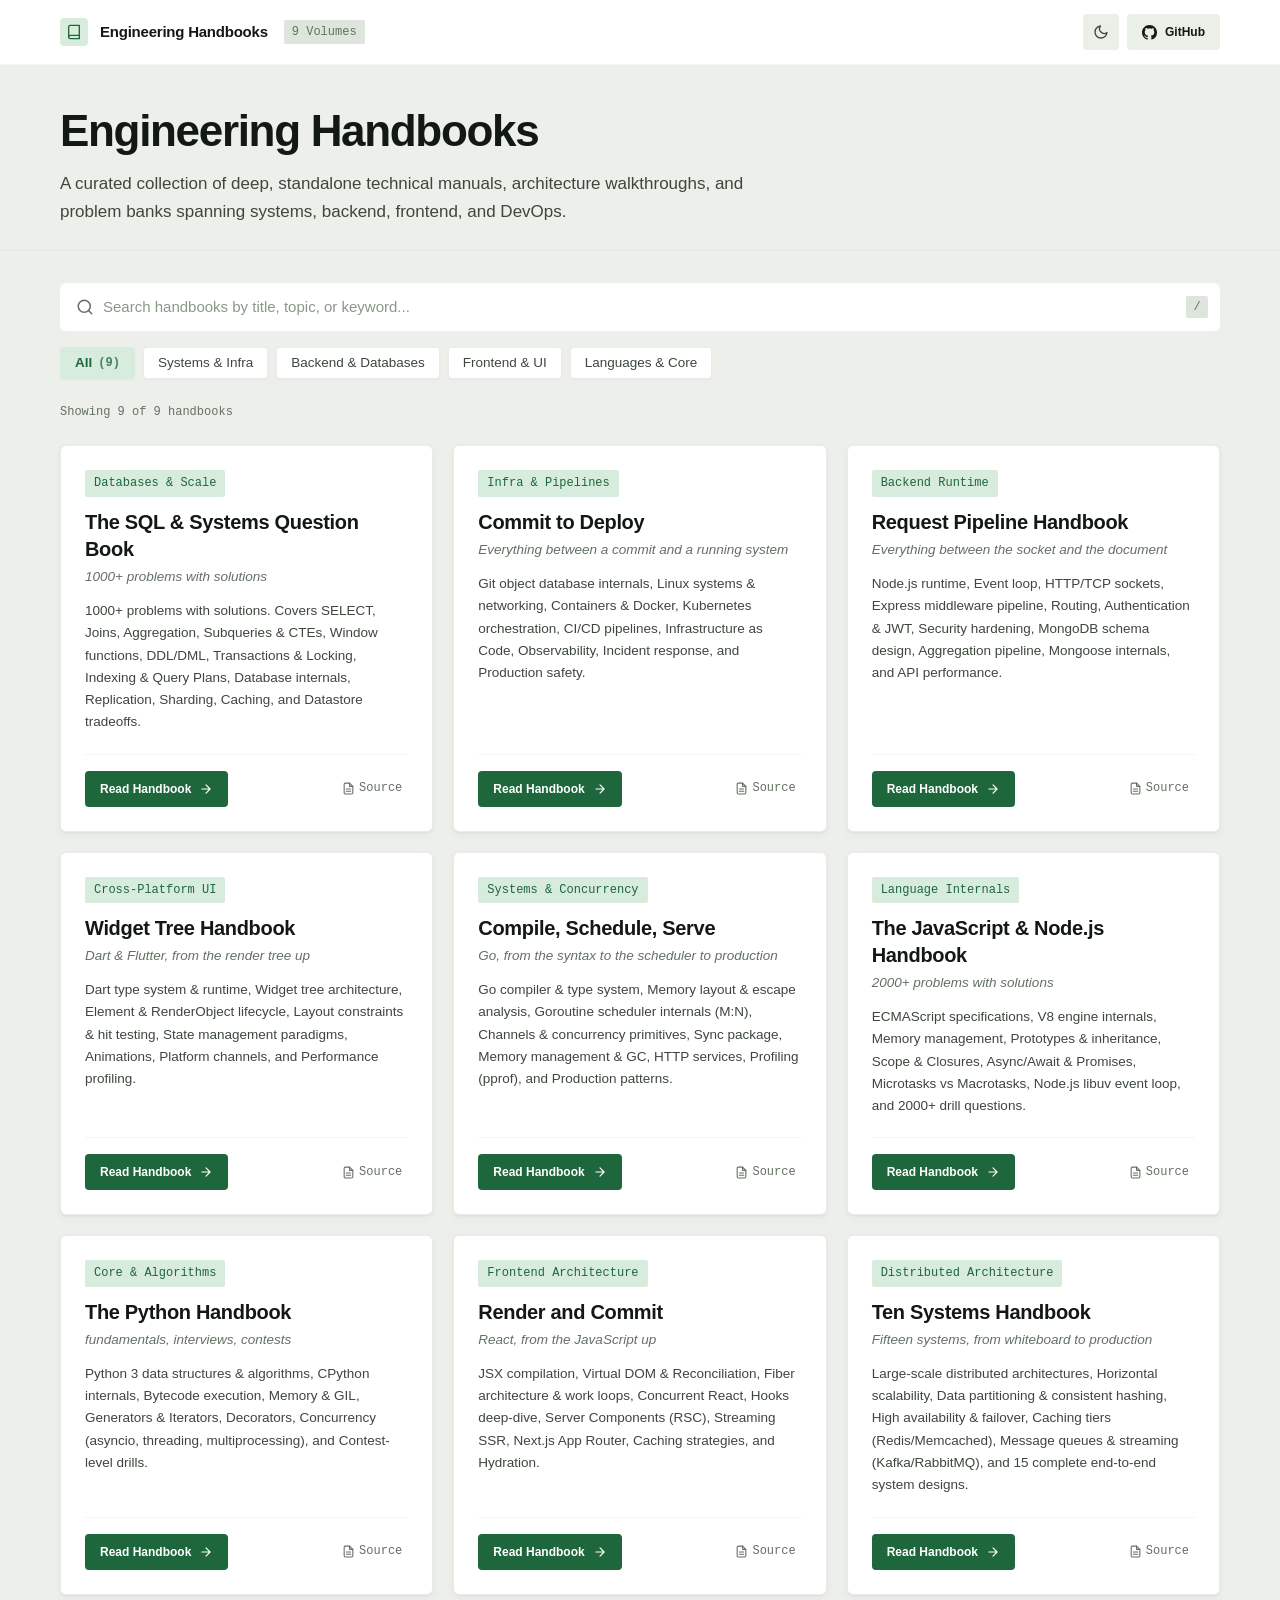
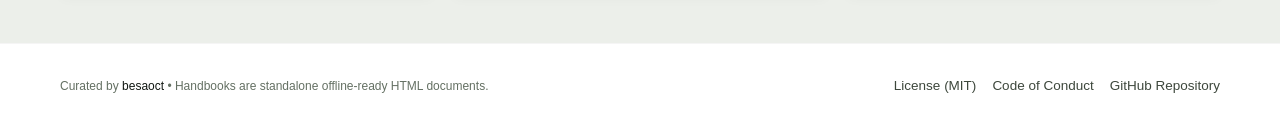
==== commit 7e2786a5: "style: add distinct appearance-mode backgrounds to header buttons and remove drop shadows" ====
--- a/index.html
+++ b/index.html
@@ -7,7 +7,7 @@
   <meta name="description" content="In-depth, interactive engineering handbooks covering Go, Python, JavaScript, React/Next.js, Flutter, DevOps, SQL, Express/MongoDB, and System Design." />
   <link rel="preconnect" href="https://fonts.googleapis.com" />
   <link rel="preconnect" href="https://fonts.gstatic.com" crossorigin />
-  <link rel="stylesheet" href="styles/main.css?v=8" />
+  <link rel="stylesheet" href="styles/main.css?v=9" />
 </head>
 <body>
   <!-- Global Navigation Header -->
--- a/styles/main.css
+++ b/styles/main.css
@@ -112,6 +112,10 @@
   --color-accent-blue: #2B577E;
   --color-accent-blue-subtle: #E1EAF2;
 
+  /* Header Action Buttons (Distinct against header surface, no shadow) */
+  --color-header-btn-bg: #EAEFE7;
+  --color-header-btn-hover: #DFE6DB;
+
   /* Interactive States */
   --color-focus: #1E663B;
   --color-focus-ring: transparent;
@@ -158,6 +162,10 @@
     /* Secondary Accent */
     --color-accent-blue: #6FA2D1;
     --color-accent-blue-subtle: #152535;
+
+    /* Header Action Buttons in Dark Mode */
+    --color-header-btn-bg: #243128;
+    --color-header-btn-hover: #2E3E33;
 
     /* Interactive States */
     --color-focus: #52B877;
@@ -201,6 +209,10 @@
 
   --color-accent-blue: #6FA2D1;
   --color-accent-blue-subtle: #152535;
+
+  /* Header Action Buttons in Dark Mode */
+  --color-header-btn-bg: #243128;
+  --color-header-btn-hover: #2E3E33;
 
   --color-focus: #52B877;
   --color-focus-ring: transparent;
@@ -466,7 +478,7 @@
   gap: var(--space-2);
 }
 
-/* Theme Toggle Button - Exact 36px height matching container surface */
+/* Theme Toggle Button - Exact 36px height with distinct background, NO shadow */
 .theme-toggle-btn {
   display: inline-flex;
   align-items: center;
@@ -480,23 +492,23 @@
   margin: 0;
   padding: 0;
   border-radius: var(--radius-sm);
-  background-color: var(--color-surface);
-  border: 1px solid var(--color-border);
+  background-color: var(--color-header-btn-bg);
+  border: 1px solid transparent;
   color: var(--color-ink-secondary);
   cursor: pointer;
   line-height: normal;
   vertical-align: middle;
-  box-shadow: var(--shadow-sm);
-  transition: background-color var(--transition-fast), border-color var(--transition-fast), color var(--transition-fast);
+  box-shadow: none !important;
+  transition: background-color var(--transition-fast), color var(--transition-fast);
 }
 
 .theme-toggle-btn:hover {
-  background-color: var(--color-surface-hover);
+  background-color: var(--color-header-btn-hover);
   color: var(--color-ink);
   border-color: transparent;
 }
 
-/* GitHub Action Button in Header - Exact 36px height matching theme button */
+/* GitHub Action Button in Header - Exact 36px height matching theme button, NO shadow */
 .header-actions .btn {
   display: inline-flex;
   align-items: center;
@@ -509,14 +521,17 @@
   padding: 0 14px;
   line-height: normal;
   vertical-align: middle;
-  background-color: var(--color-surface);
-  border: 1px solid var(--color-border);
-  box-shadow: var(--shadow-sm);
+  background-color: var(--color-header-btn-bg);
+  border: 1px solid transparent;
+  color: var(--color-ink);
+  box-shadow: none !important;
+  transition: background-color var(--transition-fast), color var(--transition-fast);
 }
 
 .header-actions .btn:hover {
-  background-color: var(--color-surface-hover);
+  background-color: var(--color-header-btn-hover);
   border-color: transparent;
+  color: var(--color-ink);
 }
 
 .hero-section {
